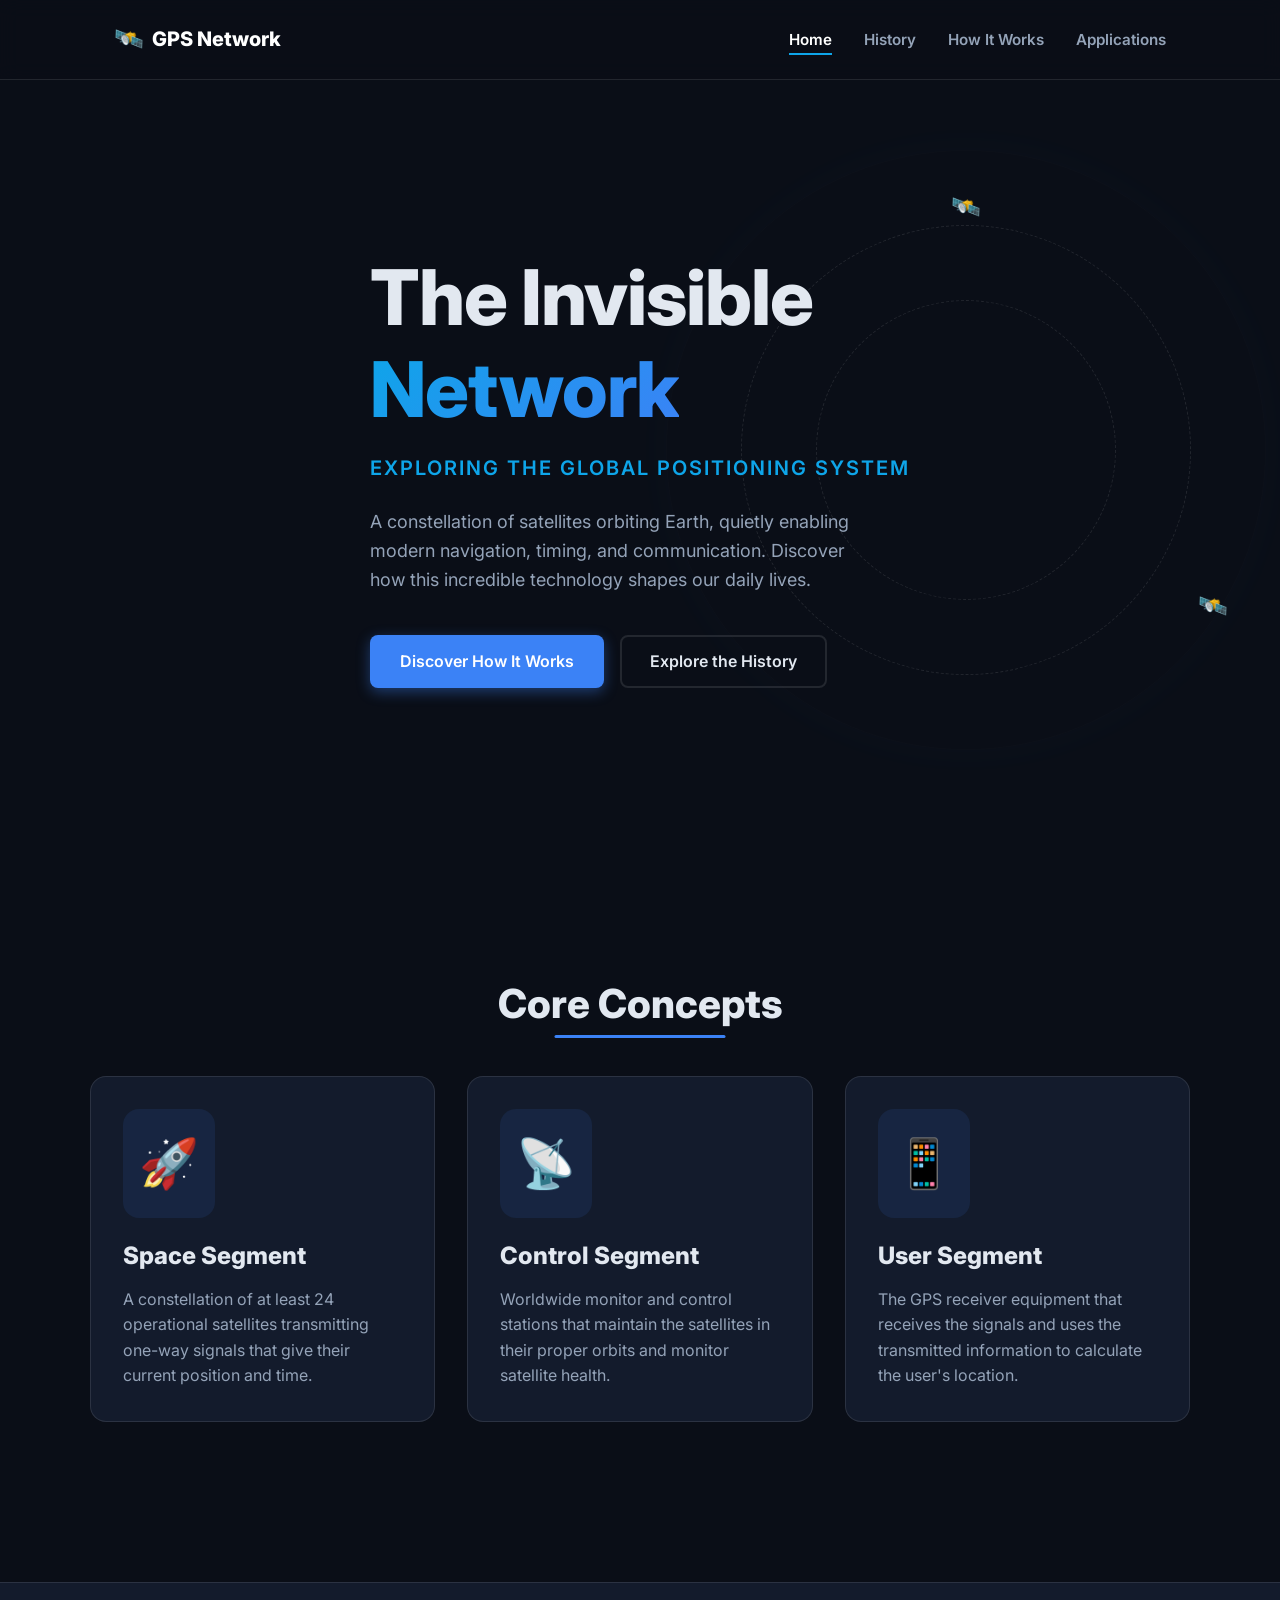
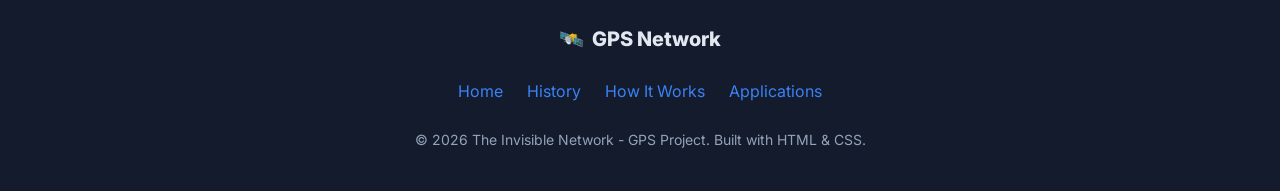
==== index.html @ 370068c9 "Add files via upload First version" ====
<!DOCTYPE html>
<html lang="en">
<head>
    <meta charset="UTF-8">
    <meta name="viewport" content="width=device-width, initial-scale=1.0">
    <title>The Invisible Network - GPS</title>
    <meta name="description" content="Discover the Global Positioning System, the invisible network that guides our world.">
    <link rel="stylesheet" href="css/style.css">
    <!-- Google Fonts for modern typography -->
    <link rel="preconnect" href="https://fonts.googleapis.com">
    <link rel="preconnect" href="https://fonts.gstatic.com" crossorigin>
    <link href="https://fonts.googleapis.com/css2?family=Inter:wght@300;400;600;800&display=swap" rel="stylesheet">
</head>
<body>
    <header class="main-header">
        <div class="container">
            <div class="logo">
                <a href="index.html">
                    <span class="icon">🛰️</span>
                    <span class="text">GPS Network</span>
                </a>
            </div>
            <nav class="main-nav">
                <button class="mobile-menu-btn" aria-label="Toggle menu" onclick="document.querySelector('.nav-links').classList.toggle('active')">
                    <span></span>
                    <span></span>
                    <span></span>
                </button>
                <ul class="nav-links">
                    <li><a href="index.html" class="active">Home</a></li>
                    <li><a href="html/history.html">History</a></li>
                    <li><a href="html/how-it-works.html">How It Works</a></li>
                    <li><a href="html/applications.html">Applications</a></li>
                </ul>
            </nav>
        </div>
    </header>

    <main>
        <section class="hero">
            <div class="hero-content container">
                <h1>The Invisible <br><span class="highlight">Network</span></h1>
                <p class="subtitle">Exploring the Global Positioning System</p>
                <p class="description">
                    A constellation of satellites orbiting Earth, quietly enabling modern navigation, timing, and communication. Discover how this incredible technology shapes our daily lives.
                </p>
                <div class="cta-group">
                    <a href="html/how-it-works.html" class="btn btn-primary">Discover How It Works</a>
                    <a href="html/history.html" class="btn btn-secondary">Explore the History</a>
                </div>
            </div>
            <div class="hero-bg-elements">
                <div class="orbit orbit-1"></div>
                <div class="orbit orbit-2"></div>
                <div class="orbit orbit-3"></div>
                <div class="satellite sat-1">🛰️</div>
                <div class="satellite sat-2">🛰️</div>
            </div>
        </section>

        <section class="features container">
            <h2 class="section-title">Core Concepts</h2>
            <div class="grid cards-grid">
                <div class="card">
                    <div class="card-icon">🚀</div>
                    <h3>Space Segment</h3>
                    <p>A constellation of at least 24 operational satellites transmitting one-way signals that give their current position and time.</p>
                </div>
                <div class="card">
                    <div class="card-icon">📡</div>
                    <h3>Control Segment</h3>
                    <p>Worldwide monitor and control stations that maintain the satellites in their proper orbits and monitor satellite health.</p>
                </div>
                <div class="card">
                    <div class="card-icon">📱</div>
                    <h3>User Segment</h3>
                    <p>The GPS receiver equipment that receives the signals and uses the transmitted information to calculate the user's location.</p>
                </div>
            </div>
        </section>
    </main>

    <footer class="main-footer">
        <div class="container footer-content">
            <div class="footer-brand">
                <span class="icon">🛰️</span> GPS Network
            </div>
            <div class="footer-links">
                <a href="index.html">Home</a>
                <a href="html/history.html">History</a>
                <a href="html/how-it-works.html">How It Works</a>
                <a href="html/applications.html">Applications</a>
            </div>
            <p class="copyright">&copy; 2026 The Invisible Network - GPS Project. Built with HTML & CSS.</p>
        </div>
    </footer>
</body>
</html>
---- css/style.css ----
/* =========================================
   CSS Variables & Theme
   ========================================= */
:root {
    /* Colors - Modern Dark Space Theme */
    --bg-main: #0a0e17;
    --bg-secondary: #131b2c;
    --text-main: #e2e8f0;
    --text-muted: #94a3b8;
    --primary: #3b82f6;
    --primary-hover: #2563eb;
    --accent: #0ea5e9;
    --border-color: rgba(255, 255, 255, 0.1);
    
    /* Typography */
    --font-sans: 'Inter', system-ui, -apple-system, sans-serif;
    
    /* Layout */
    --container-width: 1100px;
    --nav-height: 80px;
    
    /* Transitions */
    --transition-fast: 0.2s ease;
    --transition-medium: 0.4s ease;
}

/* =========================================
   Reset & Base Styles
   ========================================= */
* {
    margin: 0;
    padding: 0;
    box-sizing: border-box;
}

body {
    font-family: var(--font-sans);
    background-color: var(--bg-main);
    color: var(--text-main);
    line-height: 1.6;
    overflow-x: hidden;
}

a {
    color: var(--primary);
    text-decoration: none;
    transition: color var(--transition-fast);
}

a:hover {
    color: var(--accent);
}

img {
    max-width: 100%;
    height: auto;
    display: block;
}

ul {
    list-style: none;
}

.container {
    max-width: var(--container-width);
    margin: 0 auto;
    padding: 0 24px;
}

h1, h2, h3, h4 {
    font-weight: 800;
    line-height: 1.2;
    margin-bottom: 1rem;
}

.highlight {
    background: linear-gradient(135deg, var(--accent), var(--primary));
    -webkit-background-clip: text;
    -webkit-text-fill-color: transparent;
    background-clip: text;
}

/* =========================================
   Navigation
   ========================================= */
.main-header {
    height: var(--nav-height);
    background-color: rgba(10, 14, 23, 0.9);
    backdrop-filter: blur(10px);
    -webkit-backdrop-filter: blur(10px);
    position: fixed;
    top: 0;
    left: 0;
    width: 100%;
    z-index: 1000;
    border-bottom: 1px solid var(--border-color);
}

.main-header .container {
    display: flex;
    justify-content: space-between;
    align-items: center;
    height: 100%;
}

.logo a {
    display: flex;
    align-items: center;
    gap: 8px;
    font-size: 1.25rem;
    font-weight: 800;
    color: #fff;
}

.logo .icon {
    font-size: 1.5rem;
}

.nav-links {
    display: flex;
    gap: 32px;
}

.nav-links a {
    color: var(--text-muted);
    font-weight: 600;
    font-size: 0.95rem;
    position: relative;
}

.nav-links a:hover,
.nav-links a.active {
    color: #fff;
}

.nav-links a::after {
    content: '';
    position: absolute;
    bottom: -6px;
    left: 0;
    width: 0;
    height: 2px;
    background: var(--accent);
    transition: width var(--transition-fast);
}

.nav-links a:hover::after,
.nav-links a.active::after {
    width: 100%;
}

.mobile-menu-btn {
    display: none;
    background: none;
    border: none;
    cursor: pointer;
    flex-direction: column;
    gap: 5px;
}

.mobile-menu-btn span {
    width: 25px;
    height: 3px;
    background-color: #fff;
    border-radius: 3px;
}

/* =========================================
   Buttons
   ========================================= */
.btn {
    display: inline-block;
    padding: 12px 28px;
    border-radius: 8px;
    font-weight: 600;
    text-align: center;
    transition: all var(--transition-fast);
    border: 2px solid transparent;
}

.btn-primary {
    background-color: var(--primary);
    color: #fff;
    box-shadow: 0 4px 14px rgba(59, 130, 246, 0.4);
}

.btn-primary:hover {
    background-color: var(--primary-hover);
    color: #fff;
    transform: translateY(-2px);
    box-shadow: 0 6px 20px rgba(59, 130, 246, 0.6);
}

.btn-secondary {
    background-color: transparent;
    color: var(--text-main);
    border-color: var(--border-color);
}

.btn-secondary:hover {
    background-color: rgba(255, 255, 255, 0.05);
    border-color: var(--text-muted);
    color: #fff;
}

/* =========================================
   Hero Section
   ========================================= */
.hero {
    position: relative;
    padding-top: calc(var(--nav-height) + 80px);
    padding-bottom: 120px;
    min-height: 100vh;
    display: flex;
    align-items: center;
    overflow: hidden;
}

.hero-content {
    position: relative;
    z-index: 10;
    max-width: 600px;
}

.hero h1 {
    font-size: clamp(3rem, 6vw, 5rem);
    letter-spacing: -1px;
}

.hero .subtitle {
    font-size: 1.25rem;
    color: var(--accent);
    font-weight: 600;
    text-transform: uppercase;
    letter-spacing: 2px;
    margin-bottom: 24px;
}

.hero .description {
    font-size: 1.125rem;
    color: var(--text-muted);
    margin-bottom: 40px;
    max-width: 500px;
}

.cta-group {
    display: flex;
    gap: 16px;
    flex-wrap: wrap;
}

/* Base animations for Hero */
.hero-bg-elements {
    position: absolute;
    top: 50%;
    right: 5%;
    transform: translateY(-50%);
    width: 500px;
    height: 500px;
    z-index: 1;
    pointer-events: none;
}

.orbit {
    position: absolute;
    top: 50%;
    left: 50%;
    transform: translate(-50%, -50%);
    border: 1px dashed var(--border-color);
    border-radius: 50%;
}

.orbit-1 { width: 300px; height: 300px; animation: spin 20s linear infinite; }
.orbit-2 { width: 450px; height: 450px; animation: spin-reverse 30s linear infinite; }
.orbit-3 { width: 600px; height: 600px; animation: spin 45s linear infinite; border-style: solid; opacity: 0.1; box-shadow: 0 0 50px rgba(14, 165, 233, 0.2); }

.satellite {
    position: absolute;
    font-size: 24px;
}

.sat-1 { top: -12px; left: 50%; transform: translateX(-50%); }
.sat-2 { bottom: 15%; right: -12px; }

@keyframes spin {
    from { transform: translate(-50%, -50%) rotate(0deg); }
    to { transform: translate(-50%, -50%) rotate(360deg); }
}

@keyframes spin-reverse {
    from { transform: translate(-50%, -50%) rotate(360deg); }
    to { transform: translate(-50%, -50%) rotate(0deg); }
}

/* =========================================
   Features Section (Cards)
   ========================================= */
.section-title {
    font-size: 2.5rem;
    text-align: center;
    margin-bottom: 3rem;
    position: relative;
    display: inline-block;
    left: 50%;
    transform: translateX(-50%);
}

.section-title::after {
    content: '';
    position: absolute;
    bottom: -10px;
    left: 20%;
    width: 60%;
    height: 3px;
    background: var(--primary);
    border-radius: 2px;
}

.features {
    padding: 80px 0;
}

.grid {
    display: grid;
    gap: 32px;
}

.cards-grid {
    grid-template-columns: repeat(auto-fit, minmax(300px, 1fr));
}

.card {
    background-color: var(--bg-secondary);
    border: 1px solid var(--border-color);
    border-radius: 16px;
    padding: 32px;
    transition: transform var(--transition-medium), box-shadow var(--transition-medium);
}

.card:hover {
    transform: translateY(-8px);
    box-shadow: 0 12px 30px rgba(0, 0, 0, 0.4);
    border-color: rgba(59, 130, 246, 0.3);
}

.card-icon {
    font-size: 3rem;
    margin-bottom: 24px;
    display: inline-block;
    padding: 16px;
    background: rgba(59, 130, 246, 0.1);
    border-radius: 16px;
}

.card h3 {
    font-size: 1.5rem;
}

.card p {
    color: var(--text-muted);
}

/* =========================================
   Content Pages Structure (History, How It Works, etc.)
   ========================================= */
.page-header {
    padding: calc(var(--nav-height) + 60px) 0 60px;
    background: linear-gradient(180deg, rgba(59, 130, 246, 0.1) 0%, var(--bg-main) 100%);
    text-align: center;
    border-bottom: 1px solid var(--border-color);
}

.page-header h1 {
    font-size: 3.5rem;
    margin-bottom: 16px;
}

.page-header p {
    font-size: 1.25rem;
    color: var(--text-muted);
    max-width: 600px;
    margin: 0 auto;
}

.content-section {
    padding: 80px 0;
}

.content-block {
    max-width: 800px;
    margin: 0 auto;
}

.content-block p {
    margin-bottom: 24px;
    font-size: 1.125rem;
}

.content-block ul, .content-block ol {
    margin-bottom: 32px;
    padding-left: 24px;
}

.content-block li {
    margin-bottom: 12px;
    font-size: 1.125rem;
    color: var(--text-muted);
}

.content-block h2 {
    margin-top: 48px;
    font-size: 2rem;
    color: var(--accent);
}

/* Image styling within content */
.content-image {
    width: 100%;
    border-radius: 12px;
    margin: 40px 0;
    border: 1px solid var(--border-color);
}

/* =========================================
   Footer
   ========================================= */
.main-footer {
    background-color: var(--bg-secondary);
    border-top: 1px solid var(--border-color);
    padding: 40px 0;
    margin-top: 80px;
}

.footer-content {
    display: flex;
    flex-direction: column;
    align-items: center;
    gap: 24px;
}

.footer-brand {
    font-weight: 800;
    font-size: 1.25rem;
    display: flex;
    align-items: center;
    gap: 8px;
}

.footer-links {
    display: flex;
    gap: 24px;
    flex-wrap: wrap;
    justify-content: center;
}

.copyright {
    color: var(--text-muted);
    font-size: 0.875rem;
}

/* =========================================
   Media Queries (Responsive)
   ========================================= */
@media (max-width: 900px) {
    .hero-bg-elements {
        display: none; /* Hide complex animation on smaller screens */
    }
    
    .hero-content {
        margin: 0 auto;
        text-align: center;
    }

    .hero .description {
        margin-left: auto;
        margin-right: auto;
    }

    .cta-group {
        justify-content: center;
    }
}

@media (max-width: 768px) {
    .mobile-menu-btn {
        display: flex;
    }

    .nav-links {
        display: none;
        position: absolute;
        top: var(--nav-height);
        left: 0;
        width: 100%;
        background-color: var(--bg-secondary);
        flex-direction: column;
        padding: 24px;
        gap: 24px;
        border-bottom: 1px solid var(--border-color);
        box-shadow: 0 10px 20px rgba(0,0,0,0.5);
    }

    .nav-links.active {
        display: flex;
    }
    
    .hero h1 {
        font-size: 2.5rem;
    }
}
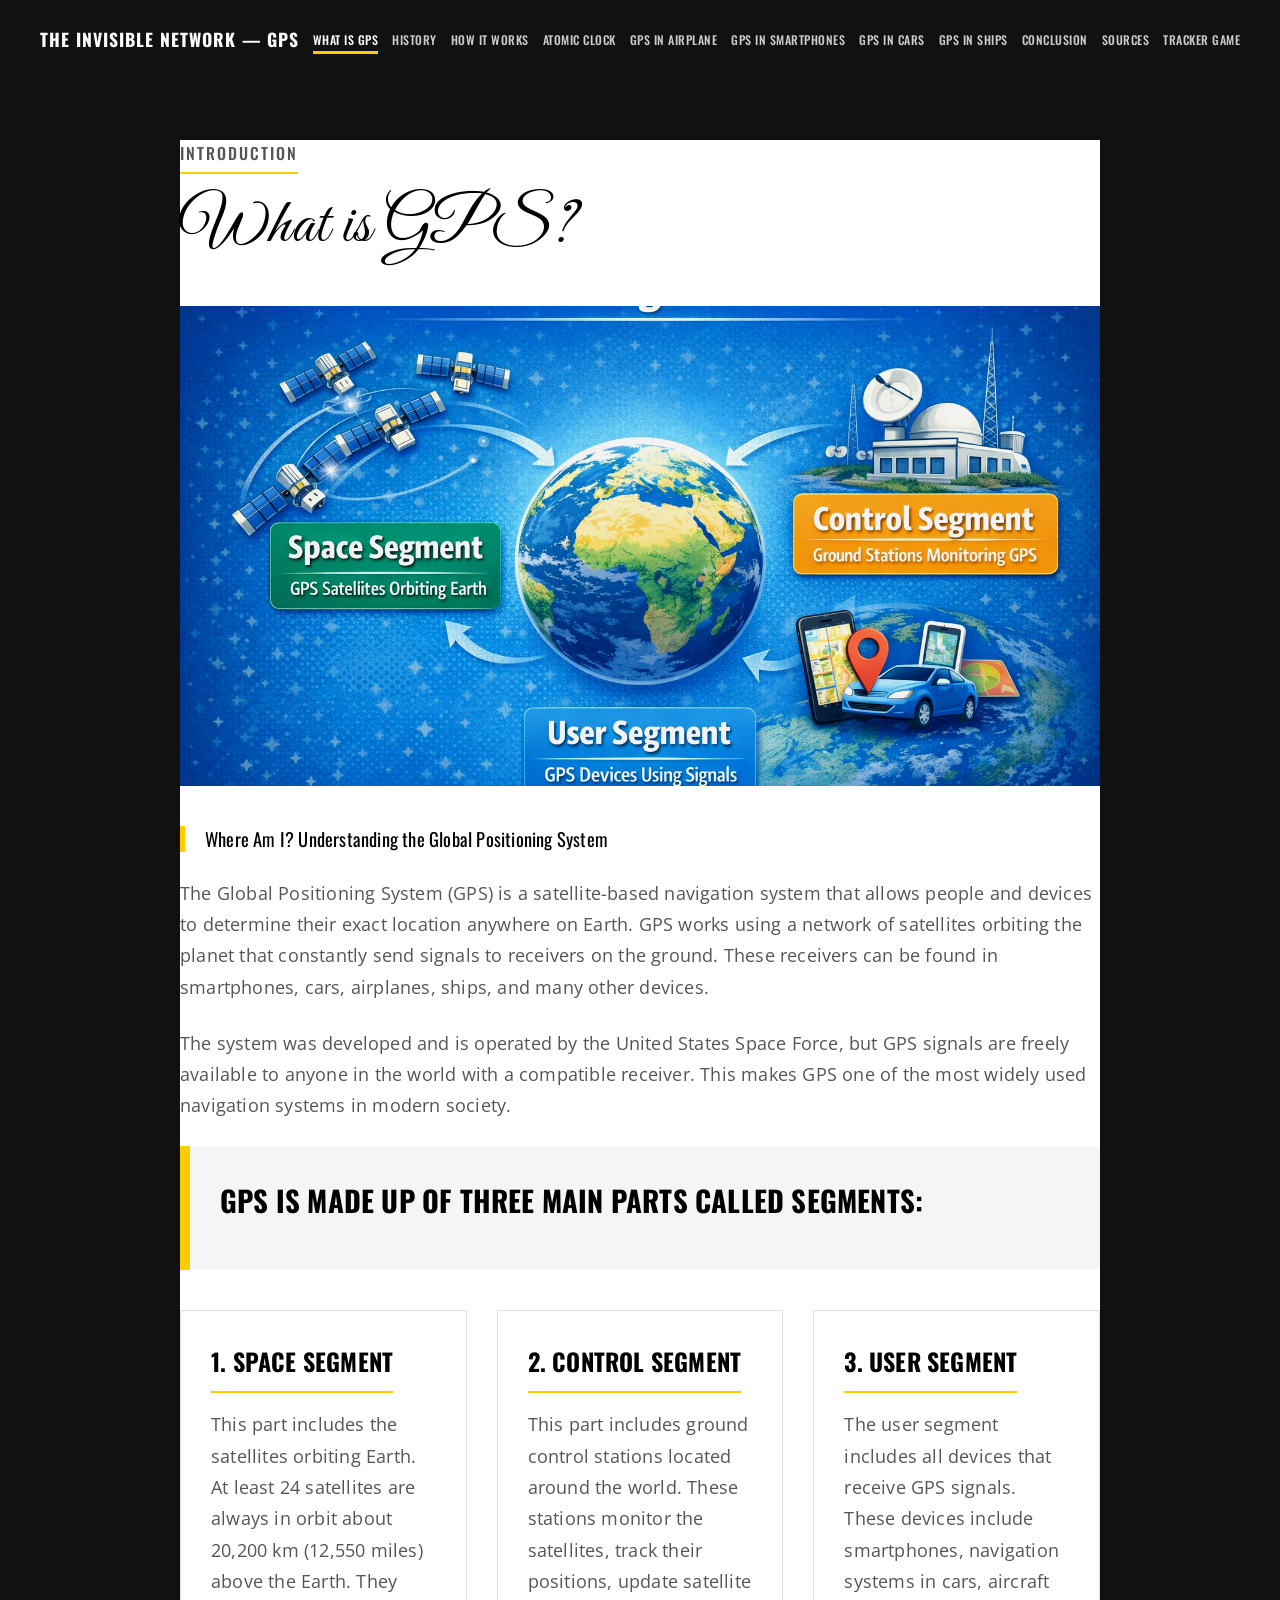
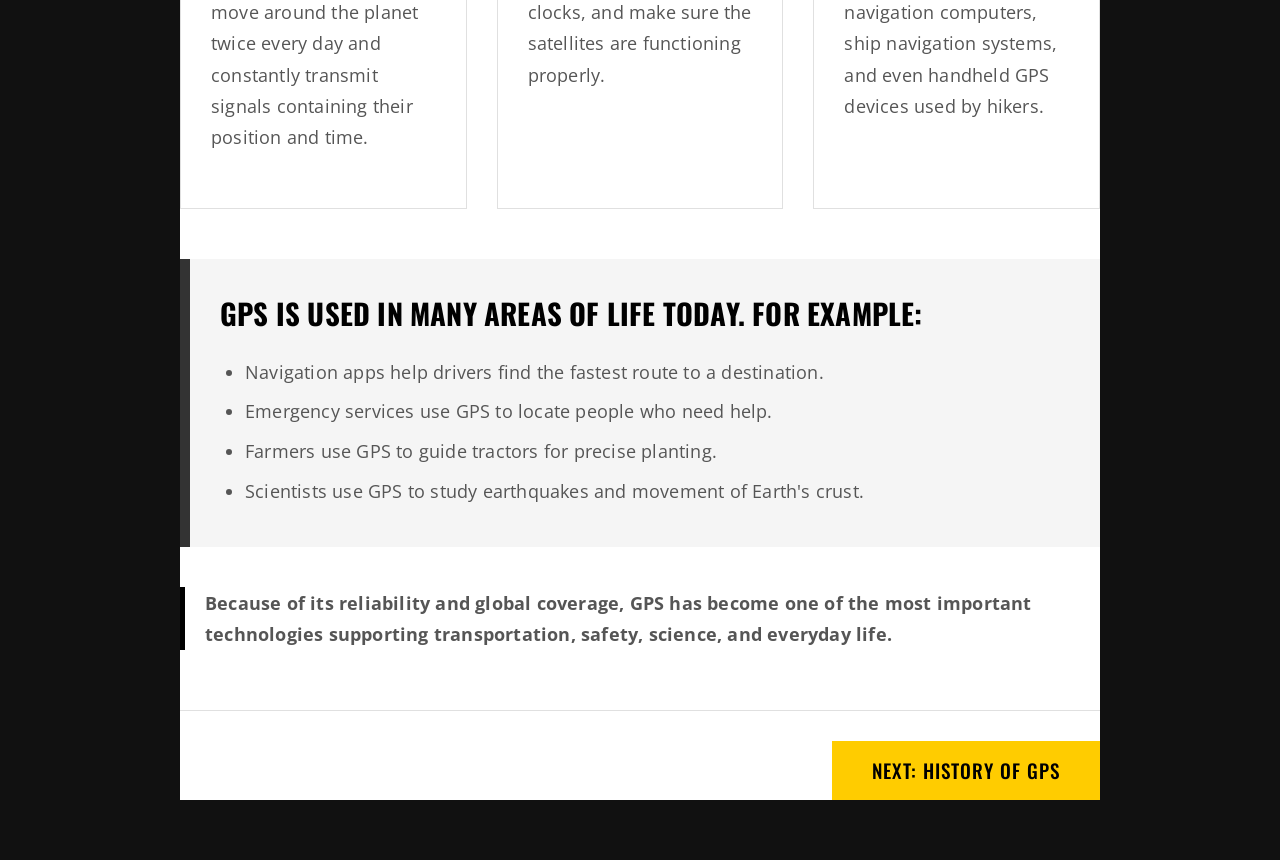
==== commit e15be12c: "changes for submission version 1 changes for submission version 1" ====
--- a/index.html
+++ b/index.html
@@ -1,98 +1,685 @@
 <!DOCTYPE html>
 <html lang="en">
+
 <head>
     <meta charset="UTF-8">
     <meta name="viewport" content="width=device-width, initial-scale=1.0">
-    <title>The Invisible Network - GPS</title>
-    <meta name="description" content="Discover the Global Positioning System, the invisible network that guides our world.">
+    <title>GPS - The Global Positioning System</title>
+    <meta name="description" content="Explore the Global Positioning System navigation network.">
     <link rel="stylesheet" href="css/style.css">
-    <!-- Google Fonts for modern typography -->
+    <!-- Google Fonts for Editorial Look -->
     <link rel="preconnect" href="https://fonts.googleapis.com">
     <link rel="preconnect" href="https://fonts.gstatic.com" crossorigin>
-    <link href="https://fonts.googleapis.com/css2?family=Inter:wght@300;400;600;800&display=swap" rel="stylesheet">
+    <link
+        href="https://fonts.googleapis.com/css2?family=Open+Sans:wght@400;600;700&family=Oswald:wght@400;500;700&display=swap"
+        rel="stylesheet">
 </head>
+
 <body>
-    <header class="main-header">
-        <div class="container">
-            <div class="logo">
-                <a href="index.html">
-                    <span class="icon">🛰️</span>
-                    <span class="text">GPS Network</span>
-                </a>
-            </div>
-            <nav class="main-nav">
-                <button class="mobile-menu-btn" aria-label="Toggle menu" onclick="document.querySelector('.nav-links').classList.toggle('active')">
-                    <span></span>
-                    <span></span>
-                    <span></span>
-                </button>
-                <ul class="nav-links">
-                    <li><a href="index.html" class="active">Home</a></li>
-                    <li><a href="html/history.html">History</a></li>
-                    <li><a href="html/how-it-works.html">How It Works</a></li>
-                    <li><a href="html/applications.html">Applications</a></li>
-                </ul>
-            </nav>
+
+    <!-- Top Navigation -->
+    <header class="top-header">
+        <div class="logo">
+            The Invisible Network — GPS
         </div>
+
+        <nav class="desktop-nav">
+            <ul>
+                <li><a href="#" class="active" onclick="showTopic('what-is-gps', this)">What is GPS</a></li>
+                <li><a href="#" onclick="showTopic('history-of-gps', this)">History</a></li>
+                <li><a href="#" onclick="showTopic('how-it-works', this)">How it Works</a></li>
+                <li><a href="#" onclick="showTopic('atomic-clock', this)">Atomic Clock</a></li>
+                <li><a href="airplane.html">GPS in Airplane</a></li>
+                <li><a href="smartphones.html">GPS in Smartphones</a></li>
+                <li><a href="cars.html">GPS in Cars</a></li>
+                <li><a href="ships.html">GPS in Ships</a></li>
+                <li><a href="conclusion.html">Conclusion</a></li>
+                <li><a href="sources.html">Sources</a></li>
+                <li><a href="#" onclick="showTopic('gps-game', this)">Tracker Game</a></li>
+            </ul>
+        </nav>
+
+        <button class="mobile-menu-btn" onclick="document.querySelector('.desktop-nav').classList.toggle('active')">
+            <span></span>
+            <span></span>
+            <span></span>
+        </button>
     </header>
 
-    <main>
-        <section class="hero">
-            <div class="hero-content container">
-                <h1>The Invisible <br><span class="highlight">Network</span></h1>
-                <p class="subtitle">Exploring the Global Positioning System</p>
-                <p class="description">
-                    A constellation of satellites orbiting Earth, quietly enabling modern navigation, timing, and communication. Discover how this incredible technology shapes our daily lives.
-                </p>
-                <div class="cta-group">
-                    <a href="html/how-it-works.html" class="btn btn-primary">Discover How It Works</a>
-                    <a href="html/history.html" class="btn btn-secondary">Explore the History</a>
-                </div>
-            </div>
-            <div class="hero-bg-elements">
-                <div class="orbit orbit-1"></div>
-                <div class="orbit orbit-2"></div>
-                <div class="orbit orbit-3"></div>
-                <div class="satellite sat-1">🛰️</div>
-                <div class="satellite sat-2">🛰️</div>
-            </div>
-        </section>
-
-        <section class="features container">
-            <h2 class="section-title">Core Concepts</h2>
-            <div class="grid cards-grid">
-                <div class="card">
-                    <div class="card-icon">🚀</div>
-                    <h3>Space Segment</h3>
-                    <p>A constellation of at least 24 operational satellites transmitting one-way signals that give their current position and time.</p>
-                </div>
-                <div class="card">
-                    <div class="card-icon">📡</div>
-                    <h3>Control Segment</h3>
-                    <p>Worldwide monitor and control stations that maintain the satellites in their proper orbits and monitor satellite health.</p>
-                </div>
-                <div class="card">
-                    <div class="card-icon">📱</div>
-                    <h3>User Segment</h3>
-                    <p>The GPS receiver equipment that receives the signals and uses the transmitted information to calculate the user's location.</p>
-                </div>
-            </div>
-        </section>
+    <!-- Main Content Area -->
+    <main class="main-content">
+        <div class="content-wrapper">
+
+            <!-- What is GPS Section -->
+            <section class="topic-card" id="what-is-gps">
+                <div class="topic-header">
+                    <div class="topic-badge">Introduction</div>
+                    <h1>What is GPS?</h1>
+                </div>
+
+                <img src="img/ChatGPT%20Image%20Apr%2027,%202026,%2008_26_34%20PM.png" alt="What is GPS"
+                    class="hero-image" style="height: 480px; width: 100%; object-fit: cover; object-position: center;">
+
+                <div class="topic-body">
+                    <p class="intro-text">
+                        Where Am I? Understanding the Global Positioning System
+                    </p>
+
+                    <p>
+                        The Global Positioning System (GPS) is a satellite-based navigation system that allows people
+                        and devices to determine their exact location anywhere on Earth. GPS works using a network of
+                        satellites orbiting the planet that constantly send signals to receivers on the ground. These
+                        receivers can be found in smartphones, cars, airplanes, ships, and many other devices.
+                    </p>
+
+                    <p>
+                        The system was developed and is operated by the United States Space Force, but GPS signals are
+                        freely available to anyone in the world with a compatible receiver. This makes GPS one of the
+                        most widely used navigation systems in modern society.
+                    </p>
+
+                    <div class="editorial-box">
+                        <h3>GPS is made up of three main parts called segments:</h3>
+                    </div>
+
+                    <div class="placeholder-grid">
+                        <div class="placeholder-item">
+                            <h4>1. Space Segment</h4>
+                            <p>This part includes the satellites orbiting Earth. At least 24 satellites are always in
+                                orbit about 20,200 km (12,550 miles) above the Earth. They move around the planet twice
+                                every day and constantly transmit signals containing their position and time.</p>
+                        </div>
+                        <div class="placeholder-item">
+                            <h4>2. Control Segment</h4>
+                            <p>This part includes ground control stations located around the world. These stations
+                                monitor the satellites, track their positions, update satellite clocks, and make sure
+                                the satellites are functioning properly.</p>
+                        </div>
+                        <div class="placeholder-item">
+                            <h4>3. User Segment</h4>
+                            <p>The user segment includes all devices that receive GPS signals. These devices include
+                                smartphones, navigation systems in cars, aircraft navigation computers, ship navigation
+                                systems, and even handheld GPS devices used by hikers.</p>
+                        </div>
+                    </div>
+
+                    <div class="editorial-box" style="margin-top: 40px; border-color: #333;">
+                        <h3 style="margin-bottom: 20px;">GPS is used in many areas of life today. For example:</h3>
+                        <ul style="list-style-type: disc; padding-left: 25px; margin-bottom: 0;">
+                            <li style="margin-bottom: 10px;">Navigation apps help drivers find the fastest route to a
+                                destination.</li>
+                            <li style="margin-bottom: 10px;">Emergency services use GPS to locate people who need help.
+                            </li>
+                            <li style="margin-bottom: 10px;">Farmers use GPS to guide tractors for precise planting.
+                            </li>
+                            <li style="margin-bottom: 10px;">Scientists use GPS to study earthquakes and movement of
+                                Earth's crust.</li>
+                        </ul>
+                    </div>
+
+                    <p style="font-weight: bold; background: #fff; border-left: 5px solid #000; padding-left: 20px;">
+                        Because of its reliability and global coverage, GPS has become one of the most important
+                        technologies supporting transportation, safety, science, and everyday life.
+                    </p>
+                </div>
+
+                <div class="topic-footer">
+                    <button class="btn btn-primary" onclick="showTopic('history-of-gps')">Next: History of GPS</button>
+                </div>
+            </section>
+
+            <!-- History of GPS Section -->
+            <section class="topic-card" id="history-of-gps" style="display: none;">
+                <div class="topic-header">
+                    <div class="topic-badge">History</div>
+                    <h1>History of GPS</h1>
+                </div>
+
+                <img src="img/multiple_satellites.png" alt="History of GPS Timeline" class="hero-image"
+                    style="height: 300px; width: 100%; object-fit: cover; object-position: center;">
+
+                <div class="topic-body">
+                    <p class="intro-text">
+                        The Journey of GPS: From Space Race to Everyday Life
+                    </p>
+                    <p>
+                        The idea behind GPS began in the late 1950s when scientists discovered that satellites could
+                        help determine locations on Earth. This discovery came after the launch of Sputnik 1 by the
+                        Soviet Union in 1957.
+                    </p>
+                    <p>
+                        Scientists in the United States noticed that they could track the satellite by measuring changes
+                        in its radio signals. From this observation, they realized that the opposite might also be
+                        possible: if the location of a satellite were known, a receiver on Earth could calculate its own
+                        position.
+                    </p>
+                    <p>
+                        During the 1960s, the U.S. Navy began developing early satellite navigation systems to help
+                        submarines navigate across the oceans. These early systems were useful but limited because they
+                        required several hours to calculate positions.
+                    </p>
+                    <p>
+                        In the 1970s, the United States Department of Defense started developing a new and much more
+                        accurate system called the Global Positioning System. The goal was to create a navigation system
+                        that would work anywhere in the world for military aircraft, ships, and ground forces.
+                    </p>
+                    <p>
+                        The first experimental GPS satellite was launched in 1978. Over the next 15 years, more
+                        satellites were launched to build the full network.
+                    </p>
+                    <p>
+                        A major turning point occurred in 1983 when a civilian airplane accidentally entered restricted
+                        airspace and was shot down. After this tragedy, the United States government announced that GPS
+                        would be made available for civilian use to improve global navigation safety.
+                    </p>
+                    <p>
+                        By 1993, the full GPS satellite constellation was completed, making the system fully operational
+                        worldwide. Since then, GPS has continued to improve with better satellites, stronger signals,
+                        and more accurate positioning.
+                    </p>
+                    <p>
+                        Today, billions of devices around the world use GPS every day.
+                    </p>
+
+                    <div class="editorial-box" style="margin-top: 40px; border-color: #000;">
+                        <h3 style="margin-bottom: 25px;">GPS Development Timeline</h3>
+
+                        <div style="display: flex; flex-direction: column; gap: 15px;">
+                            <div style="display: flex; gap: 20px; align-items: baseline;">
+                                <strong
+                                    style="font-family: var(--font-heading); font-size: 1.5rem; color: var(--primary); min-width: 80px;">1957</strong>
+                                <p style="margin: 0;">Launch of Sputnik 1, leading scientists to discover satellite
+                                    tracking techniques.</p>
+                            </div>
+                            <div style="display: flex; gap: 20px; align-items: baseline;">
+                                <strong
+                                    style="font-family: var(--font-heading); font-size: 1.5rem; color: var(--primary); min-width: 80px;">1960s</strong>
+                                <p style="margin: 0;">The U.S. Navy develops early satellite navigation systems such as
+                                    the Transit navigation system.</p>
+                            </div>
+                            <div style="display: flex; gap: 20px; align-items: baseline;">
+                                <strong
+                                    style="font-family: var(--font-heading); font-size: 1.5rem; color: var(--primary); min-width: 80px;">1973</strong>
+                                <p style="margin: 0;">The U.S. Department of Defense begins the GPS development program.
+                                </p>
+                            </div>
+                            <div style="display: flex; gap: 20px; align-items: baseline;">
+                                <strong
+                                    style="font-family: var(--font-heading); font-size: 1.5rem; color: var(--primary); min-width: 80px;">1978</strong>
+                                <p style="margin: 0;">The first experimental GPS satellite is launched.</p>
+                            </div>
+                            <div style="display: flex; gap: 20px; align-items: baseline;">
+                                <strong
+                                    style="font-family: var(--font-heading); font-size: 1.5rem; color: var(--primary); min-width: 80px;">1983</strong>
+                                <p style="margin: 0;">GPS is made available for civilian use worldwide.</p>
+                            </div>
+                            <div style="display: flex; gap: 20px; align-items: baseline;">
+                                <strong
+                                    style="font-family: var(--font-heading); font-size: 1.5rem; color: var(--primary); min-width: 80px;">1993</strong>
+                                <p style="margin: 0;">The full network of 24 GPS satellites becomes operational.</p>
+                            </div>
+                            <div style="display: flex; gap: 20px; align-items: baseline;">
+                                <strong
+                                    style="font-family: var(--font-heading); font-size: 1.5rem; color: var(--primary); min-width: 80px;">2000</strong>
+                                <p style="margin: 0;">The U.S. government improves civilian GPS accuracy by removing
+                                    signal limitations.</p>
+                            </div>
+                            <div style="display: flex; gap: 20px; align-items: baseline;">
+                                <strong
+                                    style="font-family: var(--font-heading); font-size: 1.5rem; color: var(--secondary); min-width: 80px;">Today</strong>
+                                <p style="margin: 0; font-weight: bold;">More than 30 satellites operate in the GPS
+                                    system and billions of devices use GPS worldwide.</p>
+                            </div>
+                        </div>
+                    </div>
+                </div>
+
+                <div class="topic-footer">
+                    <button class="btn btn-primary" onclick="showTopic('how-it-works')">Next: How it Works</button>
+                </div>
+            </section>
+
+            <!-- How It Works Section -->
+            <section class="topic-card" id="how-it-works" style="display: none;">
+                <div class="topic-header">
+                    <div class="topic-badge">Science</div>
+                    <h1>How It Works</h1>
+                </div>
+
+                <div class="topic-body">
+                    <p class="intro-text">
+                        The Science Behind GPS: Time, Satellites, and Trilateration
+                    </p>
+
+                    <p>
+                        GPS determines location by measuring the distance between a receiver and several satellites in
+                        space. Each satellite continuously sends a radio signal that includes two important pieces of
+                        information: the satellite’s position and the exact time the signal was sent.
+                    </p>
+
+                    <p>
+                        When a GPS receiver picks up this signal, it calculates how long the signal took to reach the
+                        receiver. Because radio signals travel at the speed of light, the receiver can determine how far
+                        away the satellite is.
+                    </p>
+
+                    <p>
+                        This process is called <strong>trilateration</strong>.
+                    </p>
+
+                    <p>
+                        If the receiver knows the distance to one satellite, it knows it is somewhere on a large
+                        imaginary sphere around that satellite. When a second satellite signal is added, the possible
+                        location becomes the circle where the two spheres intersect. When a third satellite signal is
+                        received, the receiver can determine the exact point where the three spheres intersect.
+                    </p>
+
+                    <div style="display: flex; justify-content: center; flex-wrap: wrap; gap: 40px; margin: 40px 0;">
+                        <img src="img/HowItWorks_1.png" alt="How GPS Works Step 1"
+                            style="width: 100%; max-width: 300px; border-radius: 6px; box-shadow: 0 4px 12px rgba(0,0,0,0.1); border: 1px solid #eaeaea;">
+                        <img src="img/HowItWorks_2.png" alt="How GPS Works Step 2"
+                            style="width: 100%; max-width: 300px; border-radius: 6px; box-shadow: 0 4px 12px rgba(0,0,0,0.1); border: 1px solid #eaeaea;">
+                    </div>
+
+                    <p style="font-weight: bold;">
+                        Most GPS receivers actually use four or more satellites to calculate location more accurately
+                        and determine altitude.
+                    </p>
+
+                    <p>
+                        Another important part of GPS is atomic clocks. Each GPS satellite carries extremely precise
+                        atomic clocks that measure time with incredible accuracy. Because GPS calculations depend on
+                        measuring signal travel time, even a tiny timing error could cause large location errors. Atomic
+                        clocks help ensure the system remains accurate.
+                    </p>
+
+                    <div class="editorial-box" style="margin-top: 40px; border-color: #000;">
+                        <h3 style="margin-bottom: 25px;">Factors That Affect GPS Accuracy</h3>
+                        <p style="margin-bottom: 20px;">Although GPS is very accurate, several factors can affect signal
+                            quality:</p>
+
+                        <div class="placeholder-grid">
+                            <div class="placeholder-item" style="border-top: 3px solid var(--primary);">
+                                <h4>Tall buildings</h4>
+                                <p>In large cities, GPS signals may bounce off skyscrapers before reaching the receiver.
+                                    This is called multipath error.</p>
+                            </div>
+                            <div class="placeholder-item" style="border-top: 3px solid var(--primary);">
+                                <h4>Mountains or tunnels</h4>
+                                <p>Signals can be blocked by large physical obstacles.</p>
+                            </div>
+                            <div class="placeholder-item" style="border-top: 3px solid var(--primary);">
+                                <h4>Atmospheric conditions</h4>
+                                <p>Signals passing through Earth’s atmosphere may slow slightly.</p>
+                            </div>
+                            <div class="placeholder-item" style="border-top: 3px solid var(--primary);">
+                                <h4>Satellite geometry</h4>
+                                <p>If satellites are clustered close together in the sky, accuracy may decrease.</p>
+                            </div>
+                        </div>
+                    </div>
+
+                    <p
+                        style="font-weight: bold; background: #fff; border-left: 5px solid #000; padding-left: 20px; margin-top: 30px;">
+                        To improve accuracy, modern devices combine GPS with Wi-Fi positioning, mobile network signals,
+                        and motion sensors.
+                    </p>
+                </div>
+
+                <div class="topic-footer">
+                    <button class="btn btn-primary" onclick="showTopic('atomic-clock')">Next: Atomic Clock</button>
+                </div>
+            </section>
+
+            <!-- Atomic Clock Section -->
+            <section class="topic-card" id="atomic-clock" style="display: none;">
+                <div class="topic-header">
+                    <div class="topic-badge">Technology</div>
+                    <h1>The Atomic Clock</h1>
+                </div>
+
+                <img src="img/atomic_clock.png" alt="Atomic Clock" class="hero-image"
+                    style="height: 300px; width: 100%; object-fit: contain; background: #1a1a1a;">
+
+                <div class="topic-body">
+                    <p class="intro-text">
+                        The heartbeat of the Global Positioning System.
+                    </p>
+
+                    <p>
+                        Atomic clocks are the most accurate time and frequency standards known. They measure time by
+                        monitoring the resonant frequency of atoms (like Cesium or Rubidium). Each GPS satellite carries
+                        multiple redundant atomic clocks on board to maintain supreme synchronization.
+                    </p>
+
+                    <div class="editorial-box">
+                        <h3>Why does GPS need such precise time?</h3>
+                        <p>Because GPS calculates position by measuring the time it takes for a signal to travel from
+                            space to Earth at the speed of light, a clock error of just one single microsecond (0.000001
+                            seconds) would result in a location error of roughly 300 meters on the ground!</p>
+                    </div>
+                </div>
+
+                <div class="topic-footer">
+                    <a href="airplane.html" class="btn btn-primary">Next: GPS in Airplane</a>
+                </div>
+            </section>
+
+
+
+            <!-- GPS Game Section -->
+            <section class="topic-card" id="gps-game" style="display: none;">
+                <div class="topic-header">
+                    <div class="topic-badge">Interactive Simulation</div>
+                    <h1>Signal Tracker</h1>
+                </div>
+
+                <div class="topic-body">
+                    <p class="intro-text">
+                        Tap the grid to deploy 4 orbital tracking signals and isolate the moving target.
+                    </p>
+
+                    <div id="game-dashboard">
+                        <div>
+                            <div style="font-size: 1rem; color: #888; text-transform: uppercase;">Current Target:</div>
+                            <div id="current-mission">Tracking Entity-A...</div>
+                            <div id="game-message">AWAITING SIGNAL DEPLOYMENT 1</div>
+                        </div>
+                        <div style="text-align: right;">
+                            <div style="font-size: 1rem; color: #888; text-transform: uppercase;">Signal Locks</div>
+                            <div id="score-count">0</div>
+                        </div>
+                    </div>
+
+                    <div id="game-container">
+                        <!-- Permanently Fixed Satellites -->
+                        <div class="fixed-sat" id="fs-1">🛰️</div>
+                        <div class="fixed-sat" id="fs-2">🛰️</div>
+                        <div class="fixed-sat" id="fs-3">🛰️</div>
+                        <div class="fixed-sat" id="fs-4">🛰️</div>
+
+                        <!-- The Moving Object -->
+                        <div id="target-object" class="moving-target">📍</div>
+
+                        <!-- Floating Points Container -->
+                        <div id="floating-points-container"
+                            style="position: absolute; top:0; left:0; width:100%; height:100%; pointer-events:none; z-index: 50;">
+                        </div>
+
+                        <!-- Victory Screen -->
+                        <div id="victory-screen">
+                            <h2>TARGET SECURED</h2>
+                            <p
+                                style="color: #ccc; font-family: 'Open Sans'; font-size: 1.2rem; text-transform: uppercase; letter-spacing: 2px;">
+                                Trilateration Complete</p>
+                            <p id="final-score" style="font-size: 2rem; margin: 20px 0;">Locks: 0</p>
+                            <button class="btn btn-primary" onclick="resetGame()" style="margin-top: 15px;">Deploy
+                                Again</button>
+                        </div>
+                    </div>
+                </div>
+            </section>
+
+        </div>
     </main>
 
-    <footer class="main-footer">
-        <div class="container footer-content">
-            <div class="footer-brand">
-                <span class="icon">🛰️</span> GPS Network
-            </div>
-            <div class="footer-links">
-                <a href="index.html">Home</a>
-                <a href="html/history.html">History</a>
-                <a href="html/how-it-works.html">How It Works</a>
-                <a href="html/applications.html">Applications</a>
-            </div>
-            <p class="copyright">&copy; 2026 The Invisible Network - GPS Project. Built with HTML & CSS.</p>
-        </div>
-    </footer>
+    <!-- Script to handle logic -->
+    <script>
+        function showTopic(topicId, element) {
+            document.querySelectorAll('.topic-card').forEach(card => card.style.display = 'none');
+            document.querySelectorAll('.desktop-nav a').forEach(link => link.classList.remove('active'));
+
+            const targetSection = document.getElementById(topicId);
+            if (targetSection) targetSection.style.display = 'block';
+
+            if (element) {
+                element.classList.add('active');
+            } else {
+                const link = document.querySelector(`a[onclick*="${topicId}"]`);
+                if (link) link.classList.add('active');
+            }
+            window.scrollTo({ top: 0, behavior: 'smooth' });
+        }
+
+        // --- GPS Game Logic (Trilateration Tracker) ---
+        let currentMissionIndex = 0;
+        let score = 0;
+        const missions = [
+            { text: "Tracking Entity-A", emoji: "📍", points: 100 },
+            { text: "Tracking Entity-B", emoji: "♦️", points: 150 },
+            { text: "Tracking Transport", emoji: "🚁", points: 200 }
+        ];
+
+        const satRadiuses = [220, 170, 120, 80];
+        let deployedSats = [];
+        let isGameWon = false;
+        let pAnimId;
+
+        // Target state
+        let target = {
+            x: 200, y: 200,
+            dx: 0.8, dy: 0.6,
+            speedMultiplier: 1
+        };
+
+        function initGame() {
+            updateDashboard();
+            startMovingTarget();
+
+            document.getElementById('game-container').onclick = function (e) {
+                if (isGameWon || deployedSats.length >= 4) return;
+
+                const rect = this.getBoundingClientRect();
+                const x = e.clientX - rect.left;
+                const y = e.clientY - rect.top;
+
+                deploySatellite(x, y);
+            };
+        }
+
+        function updateDashboard() {
+            const mission = missions[currentMissionIndex];
+            if (mission) {
+                document.getElementById('current-mission').innerText = `${mission.text}`;
+            }
+            document.getElementById('score-count').innerText = score;
+
+            const msgEl = document.getElementById('game-message');
+            if (deployedSats.length === 0) {
+                msgEl.innerText = "AWAITING SIGNAL DEPLOYMENT 1";
+                msgEl.style.animation = "pulseMessage 1s infinite alternate";
+            } else if (deployedSats.length < 4) {
+                msgEl.innerText = `UPLINK ESTABLISHED. DEPLOYED: ${deployedSats.length}/4`;
+                msgEl.style.animation = "none";
+            }
+        }
+
+        function deploySatellite(x, y) {
+            const nextIndex = deployedSats.length;
+            const radius = satRadiuses[nextIndex];
+            const container = document.getElementById('game-container');
+
+            const satEl = document.createElement('div');
+            satEl.className = `signal-circle signal-${nextIndex + 1}`;
+            satEl.style.width = `${radius * 2}px`;
+            satEl.style.height = `${radius * 2}px`;
+            satEl.style.left = `${x}px`;
+            satEl.style.top = `${y}px`;
+
+            const beamEl = document.createElement('div');
+            beamEl.className = `sat-beam beam-${nextIndex + 1}`;
+
+            container.appendChild(satEl);
+            container.appendChild(beamEl);
+
+            const iconEl = document.getElementById(`fs-${nextIndex + 1}`);
+            if (iconEl) {
+                iconEl.style.opacity = '1';
+                iconEl.style.filter = `drop-shadow(0 0 10px currentColor) brightness(1.2)`;
+            }
+
+            deployedSats.push({
+                x, y, radius,
+                el: satEl, beamEl: beamEl, iconIndex: nextIndex + 1
+            });
+            updateDashboard();
+
+            if (deployedSats.length === 4) {
+                checkTrilateration();
+            }
+        }
+
+        function startMovingTarget() {
+            const targetEl = document.getElementById('target-object');
+            const container = document.getElementById('game-container');
+            if (missions[currentMissionIndex]) {
+                targetEl.innerText = missions[currentMissionIndex].emoji;
+            }
+
+            function animate() {
+                if (!isGameWon) {
+                    target.x += target.dx * target.speedMultiplier;
+                    target.y += target.dy * target.speedMultiplier;
+
+                    const width = container.clientWidth;
+                    const height = container.clientHeight;
+                    const pad = 20;
+
+                    if (target.x > width - pad) { target.x = width - pad; target.dx *= -1; }
+                    if (target.x < pad) { target.x = pad; target.dx *= -1; }
+                    if (target.y > height - pad) { target.y = height - pad; target.dy *= -1; }
+                    if (target.y < pad) { target.y = pad; target.dy *= -1; }
+
+                    targetEl.style.left = target.x + 'px';
+                    targetEl.style.top = target.y + 'px';
+                }
+
+                const containerRect = container.getBoundingClientRect();
+                for (let sat of deployedSats) {
+                    const iconEl = document.getElementById(`fs-${sat.iconIndex}`);
+                    if (!iconEl) continue;
+
+                    const iconRect = iconEl.getBoundingClientRect();
+                    const x1 = iconRect.left - containerRect.left + (iconRect.width / 2);
+                    const y1 = iconRect.top - containerRect.top + iconRect.height - 5;
+
+                    const dx = sat.x - x1;
+                    const dy = sat.y - y1;
+                    const dist = Math.sqrt(dx * dx + dy * dy);
+                    const angle = Math.atan2(dy, dx) * (180 / Math.PI);
+
+                    sat.beamEl.style.left = x1 + 'px';
+                    sat.beamEl.style.top = y1 + 'px';
+                    sat.beamEl.style.width = dist + 'px';
+                    sat.beamEl.style.transform = `rotate(${angle}deg)`;
+                }
+
+                pAnimId = requestAnimationFrame(animate);
+            }
+            if (pAnimId) cancelAnimationFrame(pAnimId);
+            animate();
+        }
+
+        function checkTrilateration() {
+            let isInsideAll = true;
+            for (let sat of deployedSats) {
+                const dx = target.x - sat.x;
+                const dy = target.y - sat.y;
+                const dist = Math.sqrt(dx * dx + dy * dy);
+                if (dist > sat.radius) {
+                    isInsideAll = false;
+                    break;
+                }
+            }
+
+            if (isInsideAll) {
+                winMission();
+            } else {
+                failMission();
+            }
+        }
+
+        function winMission() {
+            isGameWon = true;
+            const pts = missions[currentMissionIndex]?.points || 100;
+            score += pts;
+            updateDashboard();
+
+            showFloatingPoints(pts, target.x, target.y);
+
+            document.getElementById('target-object').style.filter = 'drop-shadow(0 0 20px #FFCC00)';
+
+            setTimeout(() => {
+                currentMissionIndex++;
+                if (currentMissionIndex >= missions.length) {
+                    currentMissionIndex = 0; // loop
+                    showVictoryScreen();
+                } else {
+                    resetBoardForNext();
+                }
+            }, 1500);
+        }
+
+        function failMission() {
+            document.getElementById('game-message').innerText = "TARGET LOST. ATTEMPTING RESTART...";
+            document.getElementById('game-message').style.color = "#ff0000";
+
+            setTimeout(() => {
+                resetBoardForNext(true);
+            }, 1500);
+        }
+
+        function showFloatingPoints(pts, x, y) {
+            const container = document.getElementById('floating-points-container');
+            const el = document.createElement('div');
+            el.className = 'floating-score';
+            el.innerText = `+${pts}`;
+            el.style.left = `${x}px`;
+            el.style.top = `${y}px`;
+            container.appendChild(el);
+            setTimeout(() => el.remove(), 1000);
+        }
+
+        function resetBoardForNext(failed = false) {
+            deployedSats.forEach(sat => {
+                sat.el.remove();
+                sat.beamEl.remove();
+            });
+            deployedSats = [];
+
+            [1, 2, 3, 4].forEach(i => {
+                const icon = document.getElementById(`fs-${i}`);
+                if (icon) icon.style.opacity = '0';
+            });
+
+            if (!failed) {
+                target.speedMultiplier += 0.5;
+            }
+
+            document.getElementById('game-message').style.color = "white";
+            document.getElementById('target-object').style.filter = '';
+
+            isGameWon = false;
+            updateDashboard();
+            startMovingTarget();
+        }
+
+        function showVictoryScreen() {
+            document.getElementById('final-score').innerText = `TOTAL LOCKS: ${score}`;
+            document.getElementById('victory-screen').classList.add('active');
+        }
+
+        function resetGame() {
+            document.getElementById('victory-screen').classList.remove('active');
+            score = 0;
+            currentMissionIndex = 0;
+            target.speedMultiplier = 1;
+            resetBoardForNext(false);
+        }
+
+        // Start everything
+        initGame();
+    </script>
 </body>
-</html>
+
+</html>
--- a/css/style.css
+++ b/css/style.css
@@ -1,27 +1,41 @@
+/* Google Font - Calligraphic Heading */
+@import url('https://fonts.googleapis.com/css2?family=Great+Vibes&display=swap');
+
 /* =========================================
-   CSS Variables & Theme
+   CSS Variables & Theme - National Geographic Style
    ========================================= */
 :root {
-    /* Colors - Modern Dark Space Theme */
-    --bg-main: #0a0e17;
-    --bg-secondary: #131b2c;
-    --text-main: #e2e8f0;
-    --text-muted: #94a3b8;
-    --primary: #3b82f6;
-    --primary-hover: #2563eb;
-    --accent: #0ea5e9;
-    --border-color: rgba(255, 255, 255, 0.1);
-    
+    /* NatGeo Palette */
+    --primary: #FFCC00;
+    /* Signature Yellow */
+    --primary-hover: #e6b800;
+    --secondary: #000000;
+    /* Pure Black */
+    --accent: #FFCC00;
+    /* Same as primary for highlights */
+
+    --bg-page: #ffffff;
+    /* White background */
+    --bg-card: #ffffff;
+    --bg-dark: #111111;
+    --bg-light: #f5f5f5;
+
+    /* Text Colors */
+    --text-main: #000000;
+    /* Stark black */
+    --text-muted: #555555;
+    /* Dark gray */
+
+    /* Layout & Styling */
+    --header-height: 80px;
+    --border-radius: 0px;
+    /* Sharp edges everywhere */
+    --shadow-soft: 0 4px 12px rgba(0, 0, 0, 0.08);
+    /* Minimal shadow */
+
     /* Typography */
-    --font-sans: 'Inter', system-ui, -apple-system, sans-serif;
-    
-    /* Layout */
-    --container-width: 1100px;
-    --nav-height: 80px;
-    
-    /* Transitions */
-    --transition-fast: 0.2s ease;
-    --transition-medium: 0.4s ease;
+    --font-heading: 'Oswald', system-ui, -apple-system, sans-serif;
+    --font-body: 'Open Sans', system-ui, -apple-system, sans-serif;
 }
 
 /* =========================================
@@ -34,119 +48,87 @@
 }
 
 body {
-    font-family: var(--font-sans);
-    background-color: var(--bg-main);
+    font-family: var(--font-body);
+    background-color: var(--bg-dark);
+    background-image: url('../img/space4.jpg');
+    background-size: cover;
+    background-position: center;
+    background-attachment: fixed;
     color: var(--text-main);
-    line-height: 1.6;
+    line-height: 1.7;
     overflow-x: hidden;
+    letter-spacing: 0.2px;
 }
 
 a {
-    color: var(--primary);
     text-decoration: none;
-    transition: color var(--transition-fast);
-}
-
-a:hover {
-    color: var(--accent);
-}
-
-img {
-    max-width: 100%;
-    height: auto;
-    display: block;
-}
-
-ul {
-    list-style: none;
-}
-
-.container {
-    max-width: var(--container-width);
-    margin: 0 auto;
-    padding: 0 24px;
-}
-
-h1, h2, h3, h4 {
-    font-weight: 800;
-    line-height: 1.2;
-    margin-bottom: 1rem;
-}
-
-.highlight {
-    background: linear-gradient(135deg, var(--accent), var(--primary));
-    -webkit-background-clip: text;
-    -webkit-text-fill-color: transparent;
-    background-clip: text;
+    color: inherit;
 }
 
 /* =========================================
-   Navigation
+   Top Navigation
    ========================================= */
-.main-header {
-    height: var(--nav-height);
-    background-color: rgba(10, 14, 23, 0.9);
-    backdrop-filter: blur(10px);
-    -webkit-backdrop-filter: blur(10px);
+.top-header {
     position: fixed;
     top: 0;
     left: 0;
     width: 100%;
-    z-index: 1000;
-    border-bottom: 1px solid var(--border-color);
-}
-
-.main-header .container {
-    display: flex;
-    justify-content: space-between;
-    align-items: center;
-    height: 100%;
-}
-
-.logo a {
+    height: var(--header-height);
+    background-color: var(--bg-dark);
     display: flex;
     align-items: center;
-    gap: 8px;
-    font-size: 1.25rem;
-    font-weight: 800;
-    color: #fff;
-}
-
-.logo .icon {
-    font-size: 1.5rem;
-}
-
-.nav-links {
+    justify-content: space-between;
+    padding: 0 40px;
+    z-index: 100;
+}
+
+.logo {
     display: flex;
-    gap: 32px;
-}
-
-.nav-links a {
-    color: var(--text-muted);
-    font-weight: 600;
-    font-size: 0.95rem;
-    position: relative;
-}
-
-.nav-links a:hover,
-.nav-links a.active {
-    color: #fff;
-}
-
-.nav-links a::after {
-    content: '';
-    position: absolute;
-    bottom: -6px;
-    left: 0;
-    width: 0;
-    height: 2px;
-    background: var(--accent);
-    transition: width var(--transition-fast);
-}
-
-.nav-links a:hover::after,
-.nav-links a.active::after {
-    width: 100%;
+    align-items: center;
+    gap: 10px;
+    font-size: 1.1rem;
+    font-weight: 700;
+    font-family: var(--font-heading);
+    text-transform: uppercase;
+    color: white;
+    letter-spacing: 1px;
+    white-space: nowrap;
+    flex-shrink: 0;
+}
+
+/* The iconic yellow frame */
+.logo-frame {
+    width: 30px;
+    height: 38px;
+    border: 4px solid var(--primary);
+    background: transparent;
+    display: inline-block;
+}
+
+.desktop-nav ul {
+    list-style: none;
+    display: flex;
+    gap: 14px;
+    flex-wrap: wrap;
+    justify-content: flex-end;
+}
+
+.desktop-nav a {
+    font-family: var(--font-heading);
+    font-weight: 500;
+    font-size: 0.75rem;
+    color: #cccccc;
+    text-transform: uppercase;
+    transition: color 0.2s, border-bottom 0.2s;
+    padding-bottom: 3px;
+    border-bottom: 2px solid transparent;
+    letter-spacing: 0.5px;
+}
+
+.desktop-nav a:hover,
+.desktop-nav a.active {
+    color: white;
+    border-bottom: 3px solid var(--primary);
 }
 
 .mobile-menu-btn {
@@ -155,14 +137,150 @@
     border: none;
     cursor: pointer;
     flex-direction: column;
-    gap: 5px;
+    gap: 6px;
 }
 
 .mobile-menu-btn span {
-    width: 25px;
+    width: 30px;
     height: 3px;
-    background-color: #fff;
-    border-radius: 3px;
+    background-color: white;
+    display: block;
+}
+
+/* =========================================
+   Main Content Area
+   ========================================= */
+.main-content {
+    margin-top: var(--header-height);
+    min-height: calc(100vh - var(--header-height));
+    width: 100%;
+}
+
+.content-wrapper {
+    max-width: 1000px;
+    margin: 0 auto;
+    padding: 60px 40px;
+}
+
+.topic-card {
+    background-color: var(--bg-card);
+    position: relative;
+}
+
+.topic-header {
+    margin-bottom: 40px;
+    display: flex;
+    flex-direction: column;
+    align-items: flex-start;
+}
+
+.topic-badge {
+    color: var(--text-muted);
+    font-family: var(--font-heading);
+    font-weight: 500;
+    font-size: 1rem;
+    text-transform: uppercase;
+    letter-spacing: 2px;
+    margin-bottom: 15px;
+    border-bottom: 2px solid var(--primary);
+    padding-bottom: 5px;
+}
+
+.topic-card h1 {
+    font-size: 4rem;
+    font-family: 'Great Vibes', cursive;
+    font-weight: 400;
+    color: var(--secondary);
+    line-height: 1.2;
+    text-transform: none;
+    letter-spacing: 1px;
+}
+
+/* First definition removed to avoid conflicts */
+
+.topic-body {
+    font-size: 1.1rem;
+    color: var(--text-muted);
+}
+
+.intro-text {
+    font-size: 1.6rem;
+    font-family: var(--font-heading);
+    font-weight: 400;
+    color: var(--secondary);
+    margin-bottom: 30px;
+    line-height: 1.4;
+    border-left: 5px solid var(--primary);
+    padding-left: 20px;
+}
+
+.topic-body p {
+    margin-bottom: 25px;
+    font-size: 1.15rem;
+}
+
+.hero-image {
+    display: block;
+    width: 100%;
+    height: auto;
+    margin-bottom: 40px;
+    border: none;
+    filter: contrast(1.1) brightness(0.95);
+}
+
+/* Stylized Boxes & Grids */
+.editorial-box {
+    background-color: var(--bg-light);
+    border-left: 10px solid var(--primary);
+    padding: 30px;
+    margin-bottom: 40px;
+}
+
+.editorial-box h3 {
+    font-family: var(--font-heading);
+    font-size: 1.8rem;
+    text-transform: uppercase;
+    margin-bottom: 15px;
+    color: var(--secondary);
+}
+
+.placeholder-grid {
+    display: grid;
+    grid-template-columns: repeat(auto-fit, minmax(280px, 1fr));
+    gap: 30px;
+    margin-bottom: 50px;
+}
+
+.placeholder-item {
+    background-color: white;
+    padding: 30px;
+    text-align: left;
+    border: 1px solid #e0e0e0;
+    transition: transform 0.2s, box-shadow 0.2s;
+}
+
+.placeholder-item:hover {
+    box-shadow: var(--shadow-soft);
+    transform: translateY(-2px);
+}
+
+.placeholder-item h4 {
+    font-family: var(--font-heading);
+    color: var(--secondary);
+    margin-bottom: 15px;
+    font-size: 1.5rem;
+    text-transform: uppercase;
+    border-bottom: 2px solid var(--primary);
+    padding-bottom: 10px;
+    display: inline-block;
+}
+
+.topic-footer {
+    display: flex;
+    justify-content: flex-end;
+    margin-top: 60px;
+    padding-top: 30px;
+    border-top: 1px solid #e0e0e0;
 }
 
 /* =========================================
@@ -170,341 +288,343 @@
    ========================================= */
 .btn {
     display: inline-block;
-    padding: 12px 28px;
-    border-radius: 8px;
-    font-weight: 600;
+    padding: 15px 40px;
+    font-family: var(--font-heading);
+    font-weight: 500;
+    font-size: 1.2rem;
+    text-transform: uppercase;
+    letter-spacing: 1px;
     text-align: center;
-    transition: all var(--transition-fast);
-    border: 2px solid transparent;
+    cursor: pointer;
+    border: none;
+    transition: background-color 0.2s, color 0.2s;
 }
 
 .btn-primary {
     background-color: var(--primary);
-    color: #fff;
-    box-shadow: 0 4px 14px rgba(59, 130, 246, 0.4);
+    color: var(--secondary);
 }
 
 .btn-primary:hover {
-    background-color: var(--primary-hover);
-    color: #fff;
-    transform: translateY(-2px);
-    box-shadow: 0 6px 20px rgba(59, 130, 246, 0.6);
-}
-
-.btn-secondary {
-    background-color: transparent;
-    color: var(--text-main);
-    border-color: var(--border-color);
-}
-
-.btn-secondary:hover {
-    background-color: rgba(255, 255, 255, 0.05);
-    border-color: var(--text-muted);
-    color: #fff;
+    background-color: var(--secondary);
+    color: white;
 }
 
 /* =========================================
-   Hero Section
+   Responsive Design
    ========================================= */
-.hero {
+@media (max-width: 900px) {
+    .desktop-nav {
+        display: none;
+        /* Mobile menu should be implemented, but for now we'll rely on bottom "Next" links mostly or toggle */
+    }
+
+    .desktop-nav.active {
+        display: flex;
+        flex-direction: column;
+        position: absolute;
+        top: var(--header-height);
+        left: 0;
+        width: 100%;
+        background: var(--bg-dark);
+        padding: 20px;
+        border-top: 1px solid #333;
+    }
+
+    .mobile-menu-btn {
+        display: flex;
+    }
+
+    .content-wrapper {
+        padding: 40px 20px;
+    }
+
+    .topic-card h1 {
+        font-size: 3rem;
+    }
+
+    .hero-image {
+        height: auto;
+    }
+}
+
+/* =========================================
+   GPS Game Styles (Radar Dark Mode)
+   ========================================= */
+#game-dashboard {
+    display: flex;
+    justify-content: space-between;
+    align-items: flex-end;
+    margin-bottom: 20px;
+    background: var(--bg-dark);
+    color: white;
+    padding: 20px 30px;
+    border-top: 5px solid var(--primary);
+}
+
+#current-mission {
+    font-family: var(--font-heading);
+    font-size: 1.8rem;
+    font-weight: 600;
+    color: var(--primary);
+    text-transform: uppercase;
+}
+
+#score-count {
+    font-family: var(--font-heading);
+    font-size: 3rem;
+    color: white;
+}
+
+#game-message {
+    color: white;
+    font-family: var(--font-heading);
+    letter-spacing: 1px;
+}
+
+#game-container {
+    background: #000;
+    height: 500px;
     position: relative;
-    padding-top: calc(var(--nav-height) + 80px);
-    padding-bottom: 120px;
-    min-height: 100vh;
-    display: flex;
-    align-items: center;
     overflow: hidden;
-}
-
-.hero-content {
-    position: relative;
-    z-index: 10;
-    max-width: 600px;
-}
-
-.hero h1 {
-    font-size: clamp(3rem, 6vw, 5rem);
-    letter-spacing: -1px;
-}
-
-.hero .subtitle {
-    font-size: 1.25rem;
-    color: var(--accent);
-    font-weight: 600;
-    text-transform: uppercase;
-    letter-spacing: 2px;
-    margin-bottom: 24px;
-}
-
-.hero .description {
-    font-size: 1.125rem;
-    color: var(--text-muted);
-    margin-bottom: 40px;
-    max-width: 500px;
-}
-
-.cta-group {
-    display: flex;
-    gap: 16px;
-    flex-wrap: wrap;
-}
-
-/* Base animations for Hero */
-.hero-bg-elements {
-    position: absolute;
-    top: 50%;
-    right: 5%;
-    transform: translateY(-50%);
-    width: 500px;
-    height: 500px;
-    z-index: 1;
-    pointer-events: none;
-}
-
-.orbit {
-    position: absolute;
-    top: 50%;
-    left: 50%;
-    transform: translate(-50%, -50%);
-    border: 1px dashed var(--border-color);
-    border-radius: 50%;
-}
-
-.orbit-1 { width: 300px; height: 300px; animation: spin 20s linear infinite; }
-.orbit-2 { width: 450px; height: 450px; animation: spin-reverse 30s linear infinite; }
-.orbit-3 { width: 600px; height: 600px; animation: spin 45s linear infinite; border-style: solid; opacity: 0.1; box-shadow: 0 0 50px rgba(14, 165, 233, 0.2); }
-
-.satellite {
-    position: absolute;
-    font-size: 24px;
-}
-
-.sat-1 { top: -12px; left: 50%; transform: translateX(-50%); }
-.sat-2 { bottom: 15%; right: -12px; }
-
-@keyframes spin {
-    from { transform: translate(-50%, -50%) rotate(0deg); }
-    to { transform: translate(-50%, -50%) rotate(360deg); }
-}
-
-@keyframes spin-reverse {
-    from { transform: translate(-50%, -50%) rotate(360deg); }
-    to { transform: translate(-50%, -50%) rotate(0deg); }
-}
-
-/* =========================================
-   Features Section (Cards)
-   ========================================= */
-.section-title {
-    font-size: 2.5rem;
-    text-align: center;
-    margin-bottom: 3rem;
-    position: relative;
-    display: inline-block;
-    left: 50%;
-    transform: translateX(-50%);
-}
-
-.section-title::after {
+    cursor: crosshair;
+    border: 1px solid #333;
+}
+
+/* Green Radar Grid Lines */
+#game-container::before {
     content: '';
     position: absolute;
-    bottom: -10px;
-    left: 20%;
-    width: 60%;
-    height: 3px;
-    background: var(--primary);
-    border-radius: 2px;
-}
-
-.features {
-    padding: 80px 0;
-}
-
-.grid {
-    display: grid;
-    gap: 32px;
-}
-
-.cards-grid {
-    grid-template-columns: repeat(auto-fit, minmax(300px, 1fr));
-}
-
-.card {
-    background-color: var(--bg-secondary);
-    border: 1px solid var(--border-color);
-    border-radius: 16px;
-    padding: 32px;
-    transition: transform var(--transition-medium), box-shadow var(--transition-medium);
-}
-
-.card:hover {
-    transform: translateY(-8px);
-    box-shadow: 0 12px 30px rgba(0, 0, 0, 0.4);
-    border-color: rgba(59, 130, 246, 0.3);
-}
-
-.card-icon {
+    top: 0;
+    left: 0;
+    right: 0;
+    bottom: 0;
+    background-image:
+        linear-gradient(rgba(0, 255, 0, 0.1) 1px, transparent 1px),
+        linear-gradient(90deg, rgba(0, 255, 0, 0.1) 1px, transparent 1px);
+    background-size: 50px 50px;
+    pointer-events: none;
+}
+
+.moving-target {
+    position: absolute;
+    font-size: 2.5rem;
+    z-index: 10;
+    user-select: none;
+    pointer-events: none;
+    left: 50%;
+    top: 50%;
+    transform: translate(-50%, -50%);
+}
+
+.signal-circle {
+    position: absolute;
+    border-radius: 50%;
+    opacity: 0;
+    pointer-events: none;
+    transform: translate(-50%, -50%) scale(0.1);
+    animation: deploySignal 0.4s ease-out forwards;
+    z-index: 5;
+    mix-blend-mode: screen;
+}
+
+.signal-1 {
+    background: rgba(255, 204, 0, 0.2);
+    border: 2px solid var(--primary);
+}
+
+.signal-2 {
+    background: rgba(0, 255, 255, 0.2);
+    border: 2px solid #00ffff;
+}
+
+.signal-3 {
+    background: rgba(255, 0, 255, 0.2);
+    border: 2px solid #ff00ff;
+}
+
+.signal-4 {
+    background: rgba(0, 255, 0, 0.2);
+    border: 2px solid #00ff00;
+}
+
+@keyframes deploySignal {
+    0% {
+        opacity: 0;
+        transform: translate(-50%, -50%) scale(0);
+        border-width: 15px;
+    }
+
+    50% {
+        opacity: 0.5;
+        border-width: 5px;
+    }
+
+    100% {
+        opacity: 1;
+        transform: translate(-50%, -50%) scale(1);
+        border-width: 1px;
+    }
+}
+
+.fixed-sat {
+    position: absolute;
+    font-size: 1.5rem;
+    z-index: 20;
+    opacity: 0;
+    transform: translateX(-50%);
+    pointer-events: none;
+    transition: opacity 0.3s ease;
+    filter: grayscale(1) invert(1);
+}
+
+#fs-1 {
+    top: 5px;
+    animation: orbitDrift1 14s alternate infinite ease-in-out;
+}
+
+#fs-2 {
+    top: 12px;
+    animation: orbitDrift2 17s alternate infinite ease-in-out;
+}
+
+#fs-3 {
+    top: 18px;
+    animation: orbitDrift1 12s alternate infinite ease-in-out;
+}
+
+#fs-4 {
+    top: 2px;
+    animation: orbitDrift2 15s alternate infinite ease-in-out;
+}
+
+@keyframes orbitDrift1 {
+    0% {
+        left: 5%;
+    }
+
+    100% {
+        left: 90%;
+    }
+}
+
+@keyframes orbitDrift2 {
+    0% {
+        left: 95%;
+    }
+
+    100% {
+        left: 10%;
+    }
+}
+
+.sat-beam {
+    position: absolute;
+    height: 2px;
+    z-index: 10;
+    transform-origin: left center;
+    opacity: 0.8;
+    animation: flashBeam 0.3s ease-out;
+    pointer-events: none;
+}
+
+.beam-1 {
+    background: linear-gradient(to right, var(--primary), transparent);
+}
+
+.beam-2 {
+    background: linear-gradient(to right, #00ffff, transparent);
+}
+
+.beam-3 {
+    background: linear-gradient(to right, #ff00ff, transparent);
+}
+
+.beam-4 {
+    background: linear-gradient(to right, #00ff00, transparent);
+}
+
+@keyframes flashBeam {
+    0% {
+        opacity: 0;
+    }
+
+    100% {
+        opacity: 0.8;
+    }
+}
+
+@keyframes pulseMessage {
+    0% {
+        opacity: 0.5;
+        color: white;
+    }
+
+    100% {
+        opacity: 1;
+        color: var(--primary);
+    }
+}
+
+.floating-score {
+    position: absolute;
+    color: var(--primary);
+    font-family: var(--font-heading);
     font-size: 3rem;
-    margin-bottom: 24px;
-    display: inline-block;
-    padding: 16px;
-    background: rgba(59, 130, 246, 0.1);
-    border-radius: 16px;
-}
-
-.card h3 {
-    font-size: 1.5rem;
-}
-
-.card p {
-    color: var(--text-muted);
-}
-
-/* =========================================
-   Content Pages Structure (History, How It Works, etc.)
-   ========================================= */
-.page-header {
-    padding: calc(var(--nav-height) + 60px) 0 60px;
-    background: linear-gradient(180deg, rgba(59, 130, 246, 0.1) 0%, var(--bg-main) 100%);
-    text-align: center;
-    border-bottom: 1px solid var(--border-color);
-}
-
-.page-header h1 {
-    font-size: 3.5rem;
-    margin-bottom: 16px;
-}
-
-.page-header p {
-    font-size: 1.25rem;
-    color: var(--text-muted);
-    max-width: 600px;
-    margin: 0 auto;
-}
-
-.content-section {
-    padding: 80px 0;
-}
-
-.content-block {
-    max-width: 800px;
-    margin: 0 auto;
-}
-
-.content-block p {
-    margin-bottom: 24px;
-    font-size: 1.125rem;
-}
-
-.content-block ul, .content-block ol {
-    margin-bottom: 32px;
-    padding-left: 24px;
-}
-
-.content-block li {
-    margin-bottom: 12px;
-    font-size: 1.125rem;
-    color: var(--text-muted);
-}
-
-.content-block h2 {
-    margin-top: 48px;
-    font-size: 2rem;
-    color: var(--accent);
-}
-
-/* Image styling within content */
-.content-image {
-    width: 100%;
-    border-radius: 12px;
-    margin: 40px 0;
-    border: 1px solid var(--border-color);
-}
-
-/* =========================================
-   Footer
-   ========================================= */
-.main-footer {
-    background-color: var(--bg-secondary);
-    border-top: 1px solid var(--border-color);
-    padding: 40px 0;
-    margin-top: 80px;
-}
-
-.footer-content {
+    font-weight: 700;
+    pointer-events: none;
+    z-index: 60;
+    animation: floatUpFade 1s cubic-bezier(0.2, 0.8, 0.2, 1) forwards;
+}
+
+@keyframes floatUpFade {
+    0% {
+        transform: translateY(0) scale(0.5);
+        opacity: 0;
+    }
+
+    20% {
+        transform: translateY(-20px) scale(1.2);
+        opacity: 1;
+    }
+
+    100% {
+        transform: translateY(-80px) scale(1);
+        opacity: 0;
+    }
+}
+
+#victory-screen {
+    position: absolute;
+    top: 0;
+    left: 0;
+    right: 0;
+    bottom: 0;
+    background: rgba(0, 0, 0, 0.9);
     display: flex;
     flex-direction: column;
     align-items: center;
-    gap: 24px;
-}
-
-.footer-brand {
-    font-weight: 800;
-    font-size: 1.25rem;
-    display: flex;
-    align-items: center;
-    gap: 8px;
-}
-
-.footer-links {
-    display: flex;
-    gap: 24px;
-    flex-wrap: wrap;
     justify-content: center;
-}
-
-.copyright {
-    color: var(--text-muted);
-    font-size: 0.875rem;
-}
-
-/* =========================================
-   Media Queries (Responsive)
-   ========================================= */
-@media (max-width: 900px) {
-    .hero-bg-elements {
-        display: none; /* Hide complex animation on smaller screens */
-    }
-    
-    .hero-content {
-        margin: 0 auto;
-        text-align: center;
-    }
-
-    .hero .description {
-        margin-left: auto;
-        margin-right: auto;
-    }
-
-    .cta-group {
-        justify-content: center;
-    }
-}
-
-@media (max-width: 768px) {
-    .mobile-menu-btn {
-        display: flex;
-    }
-
-    .nav-links {
-        display: none;
-        position: absolute;
-        top: var(--nav-height);
-        left: 0;
-        width: 100%;
-        background-color: var(--bg-secondary);
-        flex-direction: column;
-        padding: 24px;
-        gap: 24px;
-        border-bottom: 1px solid var(--border-color);
-        box-shadow: 0 10px 20px rgba(0,0,0,0.5);
-    }
-
-    .nav-links.active {
-        display: flex;
-    }
-    
-    .hero h1 {
-        font-size: 2.5rem;
-    }
-}
+    z-index: 20;
+    opacity: 0;
+    pointer-events: none;
+    transition: opacity 0.5s ease;
+}
+
+#victory-screen.active {
+    opacity: 1;
+    pointer-events: auto;
+}
+
+#victory-screen h2 {
+    color: var(--primary);
+    font-family: var(--font-heading);
+    font-size: 3.5rem;
+    margin-bottom: 20px;
+    text-transform: uppercase;
+}
+
+#final-score {
+    font-family: var(--font-heading);
+    color: white;
+}
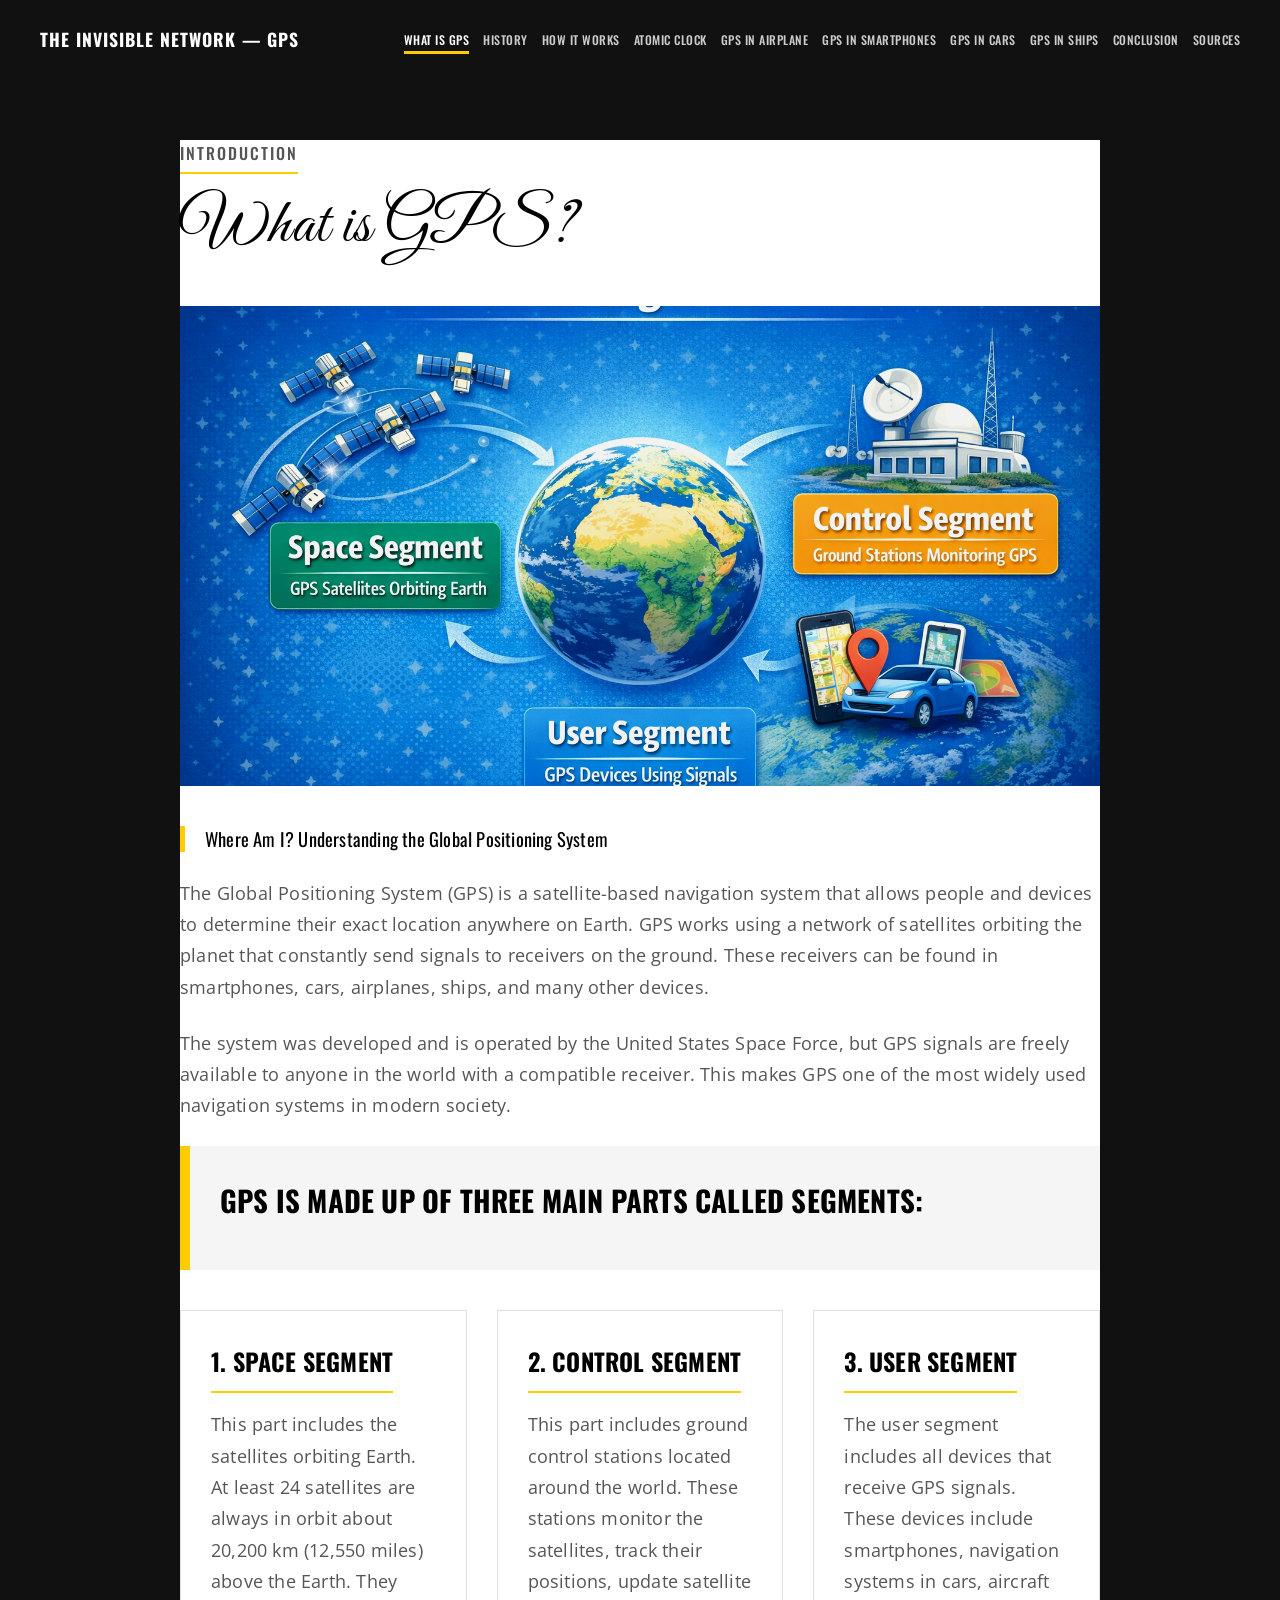
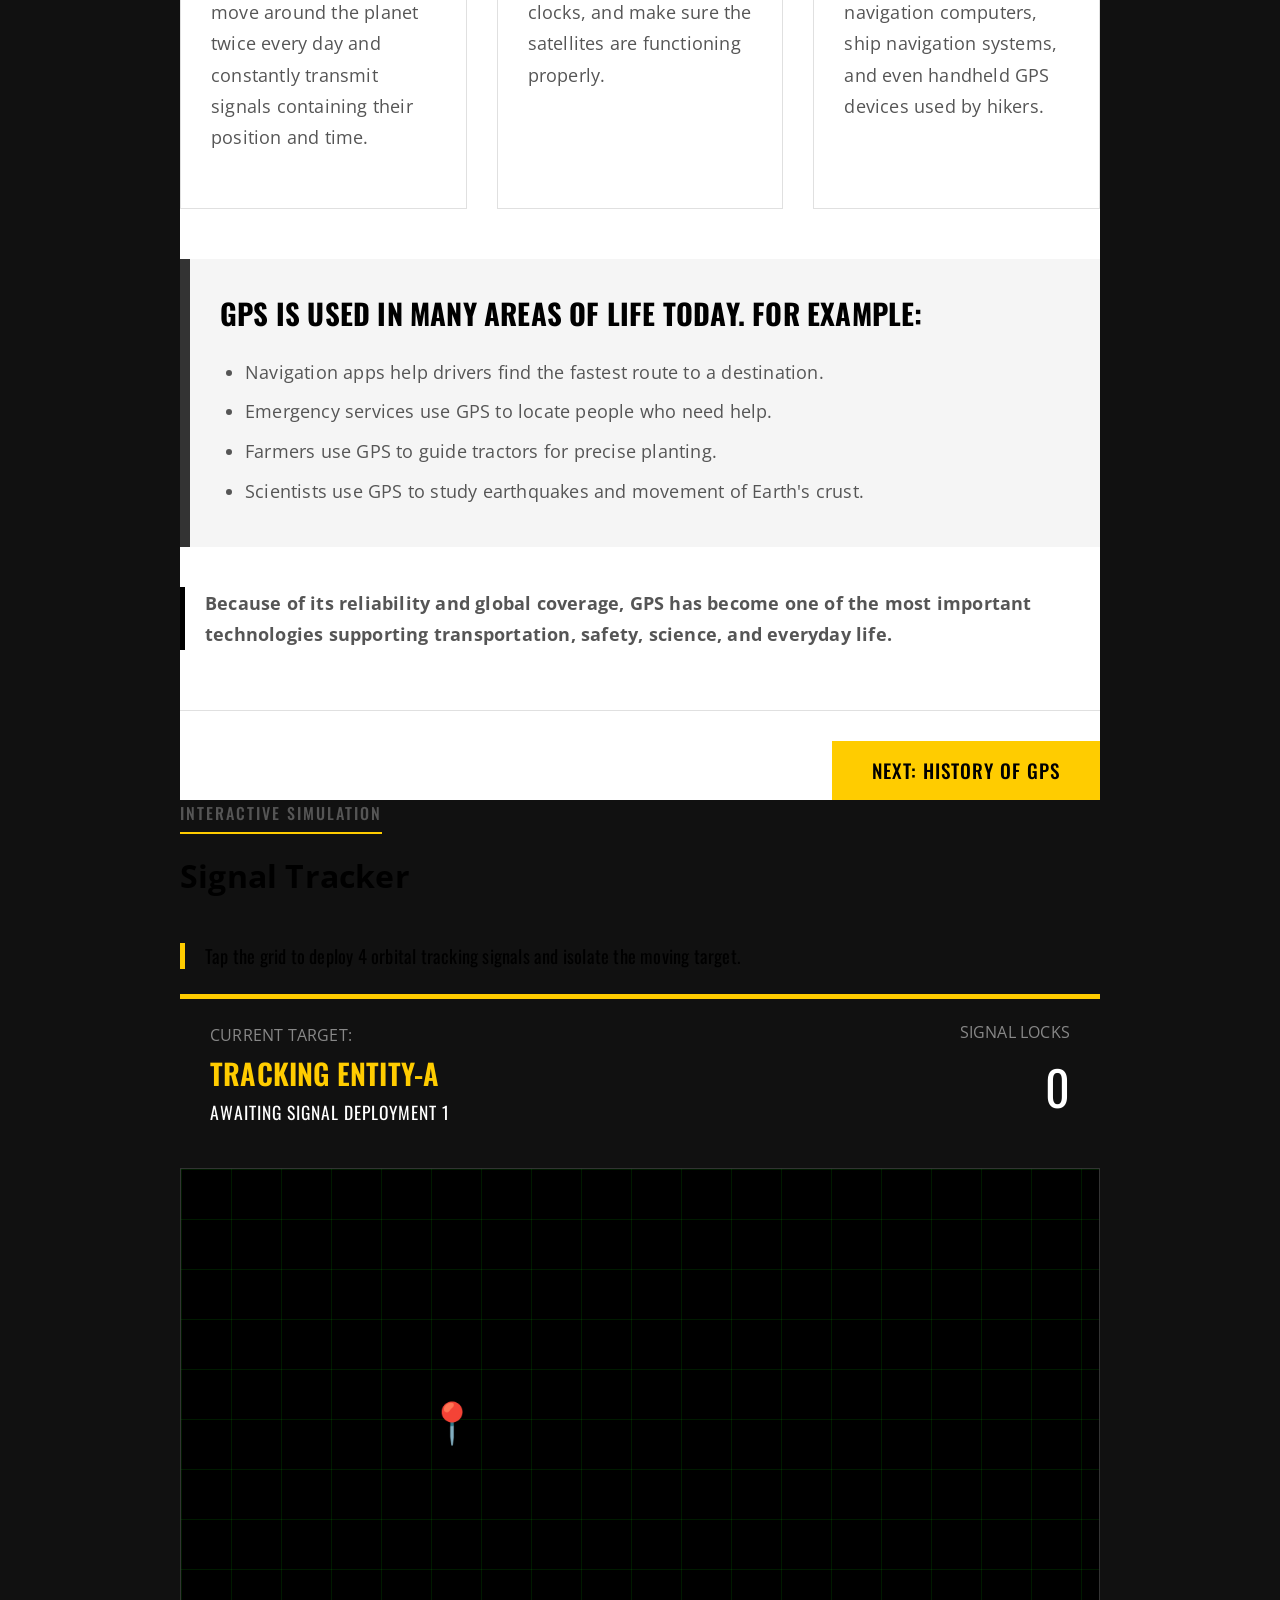
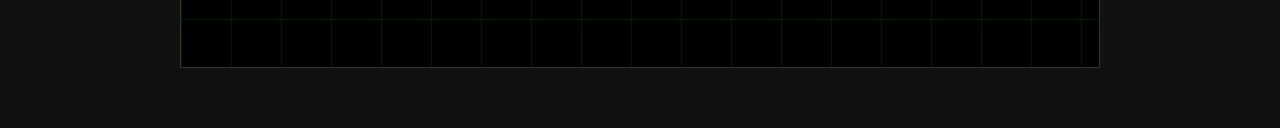
==== commit 471d8dcc: "Updated Final version Changes are mainly to do with everything should run from index.html" ====
--- a/index.html
+++ b/index.html
@@ -13,6 +13,17 @@
     <link
         href="https://fonts.googleapis.com/css2?family=Open+Sans:wght@400;600;700&family=Oswald:wght@400;500;700&display=swap"
         rel="stylesheet">
+    <style>
+        .source-card { background:#fafafa; border:1px solid #e0e0e0; border-left:5px solid var(--primary); border-radius:4px; padding:25px 30px; margin-bottom:20px; transition:transform .2s,box-shadow .2s; }
+        .source-card:hover { transform:translateY(-2px); box-shadow:0 6px 20px rgba(0,0,0,.08); }
+        .source-card .source-number { font-family:var(--font-heading); font-size:.85rem; color:var(--primary); text-transform:uppercase; letter-spacing:2px; margin-bottom:8px; }
+        .source-card h3 { font-family:var(--font-heading); font-size:1.2rem; margin-bottom:8px; color:#111; }
+        .source-card .source-org { font-size:.9rem; color:#666; margin-bottom:12px; font-style:italic; }
+        .source-card p { font-size:.95rem; color:#444; line-height:1.6; margin-bottom:12px; }
+        .source-card a { font-family:var(--font-heading); font-size:.85rem; color:var(--primary); text-decoration:none; text-transform:uppercase; letter-spacing:1px; border-bottom:2px solid transparent; transition:border-color .2s; }
+        .source-card a:hover { border-bottom-color:var(--primary); }
+        .sources-category { font-family:var(--font-heading); font-size:1.4rem; text-transform:uppercase; letter-spacing:3px; color:#111; margin-top:50px; margin-bottom:25px; padding-bottom:10px; border-bottom:3px solid var(--primary); display:inline-block; }
+    </style>
 </head>
 
 <body>
@@ -29,13 +40,12 @@
                 <li><a href="#" onclick="showTopic('history-of-gps', this)">History</a></li>
                 <li><a href="#" onclick="showTopic('how-it-works', this)">How it Works</a></li>
                 <li><a href="#" onclick="showTopic('atomic-clock', this)">Atomic Clock</a></li>
-                <li><a href="airplane.html">GPS in Airplane</a></li>
-                <li><a href="smartphones.html">GPS in Smartphones</a></li>
-                <li><a href="cars.html">GPS in Cars</a></li>
-                <li><a href="ships.html">GPS in Ships</a></li>
-                <li><a href="conclusion.html">Conclusion</a></li>
-                <li><a href="sources.html">Sources</a></li>
-                <li><a href="#" onclick="showTopic('gps-game', this)">Tracker Game</a></li>
+                <li><a href="#" onclick="showTopic('gps-in-airplanes', this)">GPS in Airplane</a></li>
+                <li><a href="#" onclick="showTopic('gps-in-smartphones', this)">GPS in Smartphones</a></li>
+                <li><a href="#" onclick="showTopic('gps-in-cars', this)">GPS in Cars</a></li>
+                <li><a href="#" onclick="showTopic('gps-in-ships', this)">GPS in Ships</a></li>
+                <li><a href="#" onclick="showTopic('conclusion', this)">Conclusion</a></li>
+                <li><a href="#" onclick="showTopic('sources', this)">Sources</a></li>
             </ul>
         </nav>
 
@@ -135,7 +145,7 @@
                     <h1>History of GPS</h1>
                 </div>
 
-                <img src="img/multiple_satellites.png" alt="History of GPS Timeline" class="hero-image"
+                <img src="img/history.png" alt="History of GPS Timeline" class="hero-image"
                     style="height: 300px; width: 100%; object-fit: cover; object-position: center;">
 
                 <div class="topic-body">
@@ -361,14 +371,178 @@
                 </div>
 
                 <div class="topic-footer">
-                    <a href="airplane.html" class="btn btn-primary">Next: GPS in Airplane</a>
-                </div>
-            </section>
-
-
-
-            <!-- GPS Game Section -->
-            <section class="topic-card" id="gps-game" style="display: none;">
+                    <button class="btn btn-primary" onclick="showTopic('gps-in-airplanes')">Next: GPS in Airplane</button>
+                </div>
+            </section>
+
+            <!-- GPS in Airplanes Section -->
+            <section class="topic-card" id="gps-in-airplanes" style="display:none;">
+                <div class="topic-header">
+                    <div class="topic-badge">Aviation</div>
+                    <h1>GPS in Airplanes</h1>
+                </div>
+                <img src="img/GPSInAirPlane.png" alt="GPS in Airplanes" class="hero-image" style="height:400px;width:100%;object-fit:contain;background:#1a1a1a;">
+                <div class="topic-body">
+                    <p class="intro-text">How GPS Helps Airplanes Navigate the World</p>
+                    <p>GPS plays an essential role in modern aviation. Aircraft use GPS to determine their position, speed, direction, and altitude while flying across long distances.</p>
+                    <p>Inside an aircraft, GPS receivers communicate with satellites to constantly update the aircraft's position. This information is displayed on cockpit navigation screens and used by the aircraft's flight management system.</p>
+                    <p>GPS allows aircraft to follow highly precise flight paths known as <strong>area navigation routes (RNAV)</strong>. These routes allow planes to fly more direct paths between airports, saving fuel and reducing travel time.</p>
+                    <div class="editorial-box" style="margin-top:40px;border-color:#000;">
+                        <h3 style="margin-bottom:20px;">Wide Area Augmentation System (WAAS)</h3>
+                        <p>Another important aviation system is the <strong>Wide Area Augmentation System</strong>. WAAS improves GPS accuracy by using a network of ground reference stations across North America.</p>
+                        <p style="margin-top:15px;">These stations monitor GPS signals and detect small errors. Correction information is sent to special satellites, which then broadcast corrected signals to aircraft. With WAAS, GPS accuracy improves to within about <strong>1–2 meters</strong>, allowing pilots to perform precise landing approaches even in poor weather.</p>
+                    </div>
+                    <p style="font-weight:bold;background:#fff;border-left:5px solid #000;padding:15px 20px;margin-top:30px;">GPS has significantly improved aviation safety by reducing navigation errors and helping pilots maintain accurate flight paths.</p>
+                </div>
+                <div class="topic-footer">
+                    <button class="btn btn-primary" onclick="showTopic('gps-in-smartphones')">Next: GPS in Smartphones</button>
+                </div>
+            </section>
+
+            <!-- GPS in Smartphones Section -->
+            <section class="topic-card" id="gps-in-smartphones" style="display:none;">
+                <div class="topic-header">
+                    <div class="topic-badge">Mobile</div>
+                    <h1>GPS in Smartphones</h1>
+                </div>
+                <img src="img/GPSInSmartPhones.png" alt="GPS in Smartphones" class="hero-image" style="height:400px;width:100%;object-fit:cover;object-position:center;">
+                <div class="topic-body">
+                    <p class="intro-text">Finding Your Location: GPS Inside Your Smartphone</p>
+                    <p>Smartphones use GPS to determine a user's location and provide many location-based services. Every modern smartphone contains a small GPS receiver that listens for signals from satellites orbiting Earth.</p>
+                    <p>When location services are turned on, the phone receives signals from multiple satellites and calculates its position using trilateration. This allows the phone to determine its latitude, longitude, and sometimes altitude.</p>
+                    <p>However, phones usually combine GPS with other technologies to improve speed and accuracy. One of these technologies is <strong>Assisted GPS (A-GPS)</strong>. A-GPS uses nearby cell towers and Wi-Fi networks to help estimate the phone's location before satellite signals are fully processed.</p>
+                    <div class="editorial-box" style="margin-top:40px;border-color:#000;">
+                        <h3 style="margin-bottom:20px;">Everyday Applications of Smartphone GPS</h3>
+                        <div class="placeholder-grid">
+                            <div class="placeholder-item" style="border-top:3px solid var(--primary);"><h4>🗺️ Navigation</h4><p>Navigation apps for driving, walking, or biking</p></div>
+                            <div class="placeholder-item" style="border-top:3px solid var(--primary);"><h4>📍 Nearby Services</h4><p>Finding nearby restaurants, stores, or services</p></div>
+                            <div class="placeholder-item" style="border-top:3px solid var(--primary);"><h4>🚕 Ride-sharing</h4><p>Ride-sharing services such as taxis and delivery apps</p></div>
+                            <div class="placeholder-item" style="border-top:3px solid var(--primary);"><h4>🌤️ Weather</h4><p>Weather apps that show forecasts for your exact location</p></div>
+                            <div class="placeholder-item" style="border-top:3px solid var(--primary);"><h4>🏃 Fitness</h4><p>Fitness trackers that measure running or cycling routes</p></div>
+                            <div class="placeholder-item" style="border-top:3px solid var(--primary);"><h4>🚨 Emergency</h4><p>Emergency services that locate people during emergencies</p></div>
+                        </div>
+                    </div>
+                    <p style="font-weight:bold;background:#fff;border-left:5px solid #000;padding:15px 20px;margin-top:30px;">When you open a map application, a small blue dot appears showing where you are — calculated by your phone using signals from satellites thousands of kilometers above Earth.</p>
+                </div>
+                <div class="topic-footer">
+                    <button class="btn btn-primary" onclick="showTopic('gps-in-cars')">Next: GPS in Cars</button>
+                </div>
+            </section>
+
+            <!-- GPS in Cars Section -->
+            <section class="topic-card" id="gps-in-cars" style="display:none;">
+                <div class="topic-header">
+                    <div class="topic-badge">Automotive</div>
+                    <h1>GPS in Cars</h1>
+                </div>
+                <img src="img/GPSInCars.png" alt="GPS in Cars" class="hero-image" style="height:400px;width:100%;object-fit:cover;object-position:center;">
+                <div class="topic-body">
+                    <p class="intro-text">Driving with Satellites: How GPS Guides Every Journey</p>
+                    <p>GPS has transformed the way people drive. Modern cars use GPS receivers built into their dashboard navigation systems to provide turn-by-turn directions, calculate estimated arrival times, and suggest alternate routes when traffic is heavy.</p>
+                    <p>The GPS receiver in a car communicates with satellites to determine the vehicle's exact position on the road. This position is then matched to a digital map, allowing the system to display the car's location in real time.</p>
+                    <p>Cars pair GPS data with <strong>gyroscope sensors</strong> and <strong>wheel speed sensors</strong> to maintain accurate routing even through tunnels or parking garages where satellite signals may be temporarily blocked. This technology is called <strong>dead reckoning</strong>.</p>
+                    <div class="editorial-box" style="margin-top:40px;border-color:#000;">
+                        <h3 style="margin-bottom:20px;">How Cars Use GPS</h3>
+                        <div class="placeholder-grid">
+                            <div class="placeholder-item" style="border-top:3px solid var(--primary);"><h4>🛣️ Turn-by-Turn Navigation</h4><p>GPS provides voice-guided directions to help drivers reach their destination efficiently.</p></div>
+                            <div class="placeholder-item" style="border-top:3px solid var(--primary);"><h4>🚦 Real-Time Traffic</h4><p>GPS-enabled systems receive live traffic data to suggest faster routes and avoid congestion.</p></div>
+                            <div class="placeholder-item" style="border-top:3px solid var(--primary);"><h4>🚗 Fleet Management</h4><p>Delivery and logistics companies track their vehicles in real time to optimize routes and schedules.</p></div>
+                            <div class="placeholder-item" style="border-top:3px solid var(--primary);"><h4>🔒 Anti-Theft Tracking</h4><p>Many vehicles include GPS-based anti-theft systems that can locate a stolen car anywhere in the world.</p></div>
+                        </div>
+                    </div>
+                    <p style="font-weight:bold;background:#fff;border-left:5px solid #000;padding:15px 20px;margin-top:30px;">Today, GPS navigation has become a standard feature in nearly every new car sold worldwide, making driving safer and more efficient for millions of people.</p>
+                </div>
+                <div class="topic-footer">
+                    <button class="btn btn-primary" onclick="showTopic('gps-in-ships')">Next: GPS in Ships</button>
+                </div>
+            </section>
+
+            <!-- GPS in Ships Section -->
+            <section class="topic-card" id="gps-in-ships" style="display:none;">
+                <div class="topic-header">
+                    <div class="topic-badge">Maritime</div>
+                    <h1>GPS in Ships</h1>
+                </div>
+                <img src="img/GPSInShips.png" alt="GPS in Ships" class="hero-image" style="height:400px;width:100%;object-fit:cover;object-position:center;">
+                <div class="topic-body">
+                    <p class="intro-text">Navigating the Seas: How GPS Keeps Ships on Course</p>
+                    <p>For centuries, sailors relied on the stars, compasses, and paper charts to navigate the oceans. Today, GPS has replaced these traditional methods with a system that provides precise, real-time positioning anywhere on Earth's waters.</p>
+                    <p>Ships rely heavily on <strong>Electronic Navigation Charts (ENCs)</strong> backed by GPS instead of traditional star-based navigation. This has significantly reduced collisions and groundings at sea.</p>
+                    <p>Modern vessels use GPS as part of an integrated bridge system that combines radar, sonar, and satellite data to give captains a complete picture of their surroundings, even in fog or darkness.</p>
+                    <div class="editorial-box" style="margin-top:40px;border-color:#000;">
+                        <h3 style="margin-bottom:20px;">Maritime GPS Applications</h3>
+                        <div class="placeholder-grid">
+                            <div class="placeholder-item" style="border-top:3px solid var(--primary);"><h4>⚓ Port Navigation</h4><p>GPS guides large cargo ships through narrow harbor channels with centimeter-level precision.</p></div>
+                            <div class="placeholder-item" style="border-top:3px solid var(--primary);"><h4>🌊 Open Ocean Routing</h4><p>Ships use GPS to follow fuel-efficient routes across vast oceans, saving time and reducing emissions.</p></div>
+                            <div class="placeholder-item" style="border-top:3px solid var(--primary);"><h4>🐟 Fishing</h4><p>Fishing vessels use GPS to locate productive fishing grounds and return to the same spots reliably.</p></div>
+                            <div class="placeholder-item" style="border-top:3px solid var(--primary);"><h4>🆘 Search &amp; Rescue</h4><p>Coast guards use GPS to quickly locate vessels in distress and coordinate rescue operations at sea.</p></div>
+                        </div>
+                    </div>
+                    <p style="font-weight:bold;background:#fff;border-left:5px solid #000;padding:15px 20px;margin-top:30px;">GPS has made ocean travel safer than ever before, protecting both crew members and the valuable cargo that ships carry across the world's waterways every day.</p>
+                </div>
+                <div class="topic-footer">
+                    <button class="btn btn-primary" onclick="showTopic('conclusion')">Next: Conclusion</button>
+                </div>
+            </section>
+
+            <!-- Conclusion Section -->
+            <section class="topic-card" id="conclusion" style="display:none;">
+                <div class="topic-header">
+                    <div class="topic-badge">Conclusion</div>
+                    <h1>The Future of GPS</h1>
+                </div>
+                <img src="img/conclusion.png" alt="The Future of GPS" class="hero-image" style="height:400px;width:100%;object-fit:cover;object-position:top;">
+                <div class="topic-body">
+                    <p class="intro-text">What Comes Next?</p>
+                    <p>The Global Positioning System has become one of the most important technologies in the modern world. What began as a military navigation project has grown into a system used by billions of people every day. From helping drivers find the fastest route to guiding airplanes safely across continents and allowing ships to navigate vast oceans, GPS has transformed how humans travel, communicate, and explore the planet.</p>
+                    <p>However, the story of GPS is far from over. Scientists and engineers are constantly improving satellite technology to make GPS more accurate, reliable, and useful in new ways. New generations of GPS satellites are being launched with stronger signals, improved atomic clocks, and better resistance to interference. These upgrades will allow devices to determine location with even greater precision, sometimes within a few centimeters instead of several meters.</p>
+                    <div class="editorial-box" style="margin-top:40px;border-color:#000;">
+                        <h3 style="margin-bottom:25px;">Emerging Technologies Powered by GPS</h3>
+                        <div class="placeholder-grid">
+                            <div class="placeholder-item" style="border-top:3px solid var(--primary);"><h4>🚗 Autonomous Vehicles</h4><p>Self-driving cars rely on extremely precise GPS data to understand their position on roads and navigate safely.</p></div>
+                            <div class="placeholder-item" style="border-top:3px solid var(--primary);"><h4>🚁 Drone Technology</h4><p>Delivery and survey drones use GPS to fly precise routes and may one day deliver packages and medical supplies.</p></div>
+                            <div class="placeholder-item" style="border-top:3px solid var(--primary);"><h4>🏙️ Smart Cities</h4><p>Transportation systems and infrastructure will use GPS data to improve efficiency and adjust traffic signals in real time.</p></div>
+                            <div class="placeholder-item" style="border-top:3px solid var(--primary);"><h4>🌍 Earth Science</h4><p>Precise GPS measurements help researchers track tectonic plates, monitor earthquakes, and measure sea level changes.</p></div>
+                        </div>
+                    </div>
+                    <p>In addition, future technologies may combine GPS with other satellite navigation systems such as <strong>Galileo</strong>, <strong>GLONASS</strong>, and <strong>BeiDou</strong>. By using signals from multiple satellite systems, devices will be able to calculate positions faster and with even greater accuracy.</p>
+                    <p>Looking even further ahead, satellite navigation systems similar to GPS may one day help guide spacecraft traveling to the Moon or Mars. Scientists are already studying how navigation satellites could be used to help future astronauts explore other planets.</p>
+                    <p style="font-weight:bold;background:#fff;border-left:5px solid #000;padding:15px 20px;margin-top:30px;">The development of GPS shows how science, mathematics, physics, and technology can work together to create systems that change the world. As technology continues to advance, GPS will remain an essential part of transportation, communication, scientific research, and future innovations.</p>
+                </div>
+                <div class="topic-footer">
+                    <button class="btn btn-primary" onclick="showTopic('sources')">Next: Sources</button>
+                </div>
+            </section>
+
+            <!-- Sources Section -->
+            <section class="topic-card" id="sources" style="display:none;">
+                <div class="topic-header">
+                    <div class="topic-badge">References</div>
+                    <h1>Sources &amp; References</h1>
+                </div>
+                <div class="topic-body">
+                    <p class="intro-text">Authentic sources used to research and compile the content on this website.</p>
+                    <div class="sources-category">Official Government Sources</div>
+                    <div class="source-card"><div class="source-number">Source 01</div><h3>GPS.gov — Official U.S. Government GPS Information</h3><div class="source-org">National Coordination Office for Space-Based Positioning, Navigation, and Timing</div><p>The official U.S. government website providing comprehensive information about GPS technology, how it works, its history, and current satellite status.</p><a href="https://www.gps.gov/" target="_blank" rel="noopener">Visit GPS.gov →</a></div>
+                    <div class="source-card"><div class="source-number">Source 02</div><h3>U.S. Space Force — GPS Constellation</h3><div class="source-org">United States Space Force</div><p>Information about the GPS satellite constellation operated by the U.S. Space Force, including satellite operations and system management.</p><a href="https://www.spaceforce.mil/" target="_blank" rel="noopener">Visit U.S. Space Force →</a></div>
+                    <div class="source-card"><div class="source-number">Source 03</div><h3>FAA — Wide Area Augmentation System (WAAS)</h3><div class="source-org">Federal Aviation Administration</div><p>Official FAA documentation on the WAAS system that improves GPS accuracy for aviation, enabling precision approaches at airports across North America.</p><a href="https://www.faa.gov/about/office_org/headquarters_offices/ato/service_units/techops/navservices/gnss/waas" target="_blank" rel="noopener">Visit FAA WAAS →</a></div>
+                    <div class="sources-category">Scientific &amp; Technical Sources</div>
+                    <div class="source-card"><div class="source-number">Source 04</div><h3>National Institute of Standards and Technology (NIST) — Atomic Clocks</h3><div class="source-org">U.S. Department of Commerce</div><p>Authoritative information on atomic clock technology, time standards, and how precise timekeeping enables GPS satellite navigation accuracy.</p><a href="https://www.nist.gov/topics/physics/time-and-frequency-division" target="_blank" rel="noopener">Visit NIST →</a></div>
+                    <div class="source-card"><div class="source-number">Source 05</div><h3>NASA — How GPS Works</h3><div class="source-org">National Aeronautics and Space Administration</div><p>NASA's educational resources explaining GPS technology, satellite orbits, signal transmission, and the role of relativity in GPS accuracy.</p><a href="https://www.nasa.gov/directorates/somd/space-communications-navigation-program/gps/" target="_blank" rel="noopener">Visit NASA GPS →</a></div>
+                    <div class="source-card"><div class="source-number">Source 06</div><h3>Smithsonian National Air and Space Museum — GPS History</h3><div class="source-org">Smithsonian Institution</div><p>Historical documentation of the development of satellite navigation systems from the Transit system through to modern GPS technology.</p><a href="https://airandspace.si.edu/" target="_blank" rel="noopener">Visit Smithsonian →</a></div>
+                    <div class="sources-category">Maritime &amp; Aviation</div>
+                    <div class="source-card"><div class="source-number">Source 07</div><h3>International Maritime Organization (IMO)</h3><div class="source-org">United Nations Agency</div><p>Information on how GPS and electronic navigation charts are used in maritime navigation, international shipping regulations, and maritime safety standards.</p><a href="https://www.imo.org/" target="_blank" rel="noopener">Visit IMO →</a></div>
+                    <div class="source-card"><div class="source-number">Source 08</div><h3>International Civil Aviation Organization (ICAO)</h3><div class="source-org">United Nations Agency</div><p>Standards and guidelines for GPS and satellite-based navigation in international aviation, including RNAV and performance-based navigation.</p><a href="https://www.icao.int/" target="_blank" rel="noopener">Visit ICAO →</a></div>
+                    <div class="sources-category">Educational Resources</div>
+                    <div class="source-card"><div class="source-number">Source 09</div><h3>European Space Agency (ESA) — Galileo Navigation</h3><div class="source-org">European Space Agency</div><p>Information about Europe's Galileo satellite navigation system and how it works alongside GPS to improve global positioning accuracy.</p><a href="https://www.esa.int/Applications/Satellite_navigation" target="_blank" rel="noopener">Visit ESA →</a></div>
+                    <div class="source-card"><div class="source-number">Source 10</div><h3>National Geographic — GPS and Navigation</h3><div class="source-org">National Geographic Society</div><p>Educational articles and resources about GPS technology, its applications in exploration, conservation, and scientific research worldwide.</p><a href="https://education.nationalgeographic.org/resource/gps/" target="_blank" rel="noopener">Visit National Geographic →</a></div>
+                    <div class="source-card"><div class="source-number">Source 11</div><h3>U.S. Coast Guard Navigation Center</h3><div class="source-org">United States Coast Guard</div><p>Real-time GPS satellite status, navigation warnings, and information about GPS use in maritime safety and coastal navigation.</p><a href="https://www.navcen.uscg.gov/" target="_blank" rel="noopener">Visit NAVCEN →</a></div>
+                    <div class="source-card"><div class="source-number">Source 12</div><h3>USGS — GPS and Earth Science</h3><div class="source-org">United States Geological Survey</div><p>How high-precision GPS is used to monitor tectonic plate movement, earthquakes, volcanic activity, and sea level changes for scientific research.</p><a href="https://www.usgs.gov/" target="_blank" rel="noopener">Visit USGS →</a></div>
+                </div>
+                <div class="topic-footer">
+                    <button class="btn btn-primary" onclick="showTopic('what-is-gps')">Back to Start</button>
+                </div>
+            </section>
                 <div class="topic-header">
                     <div class="topic-badge">Interactive Simulation</div>
                     <h1>Signal Tracker</h1>
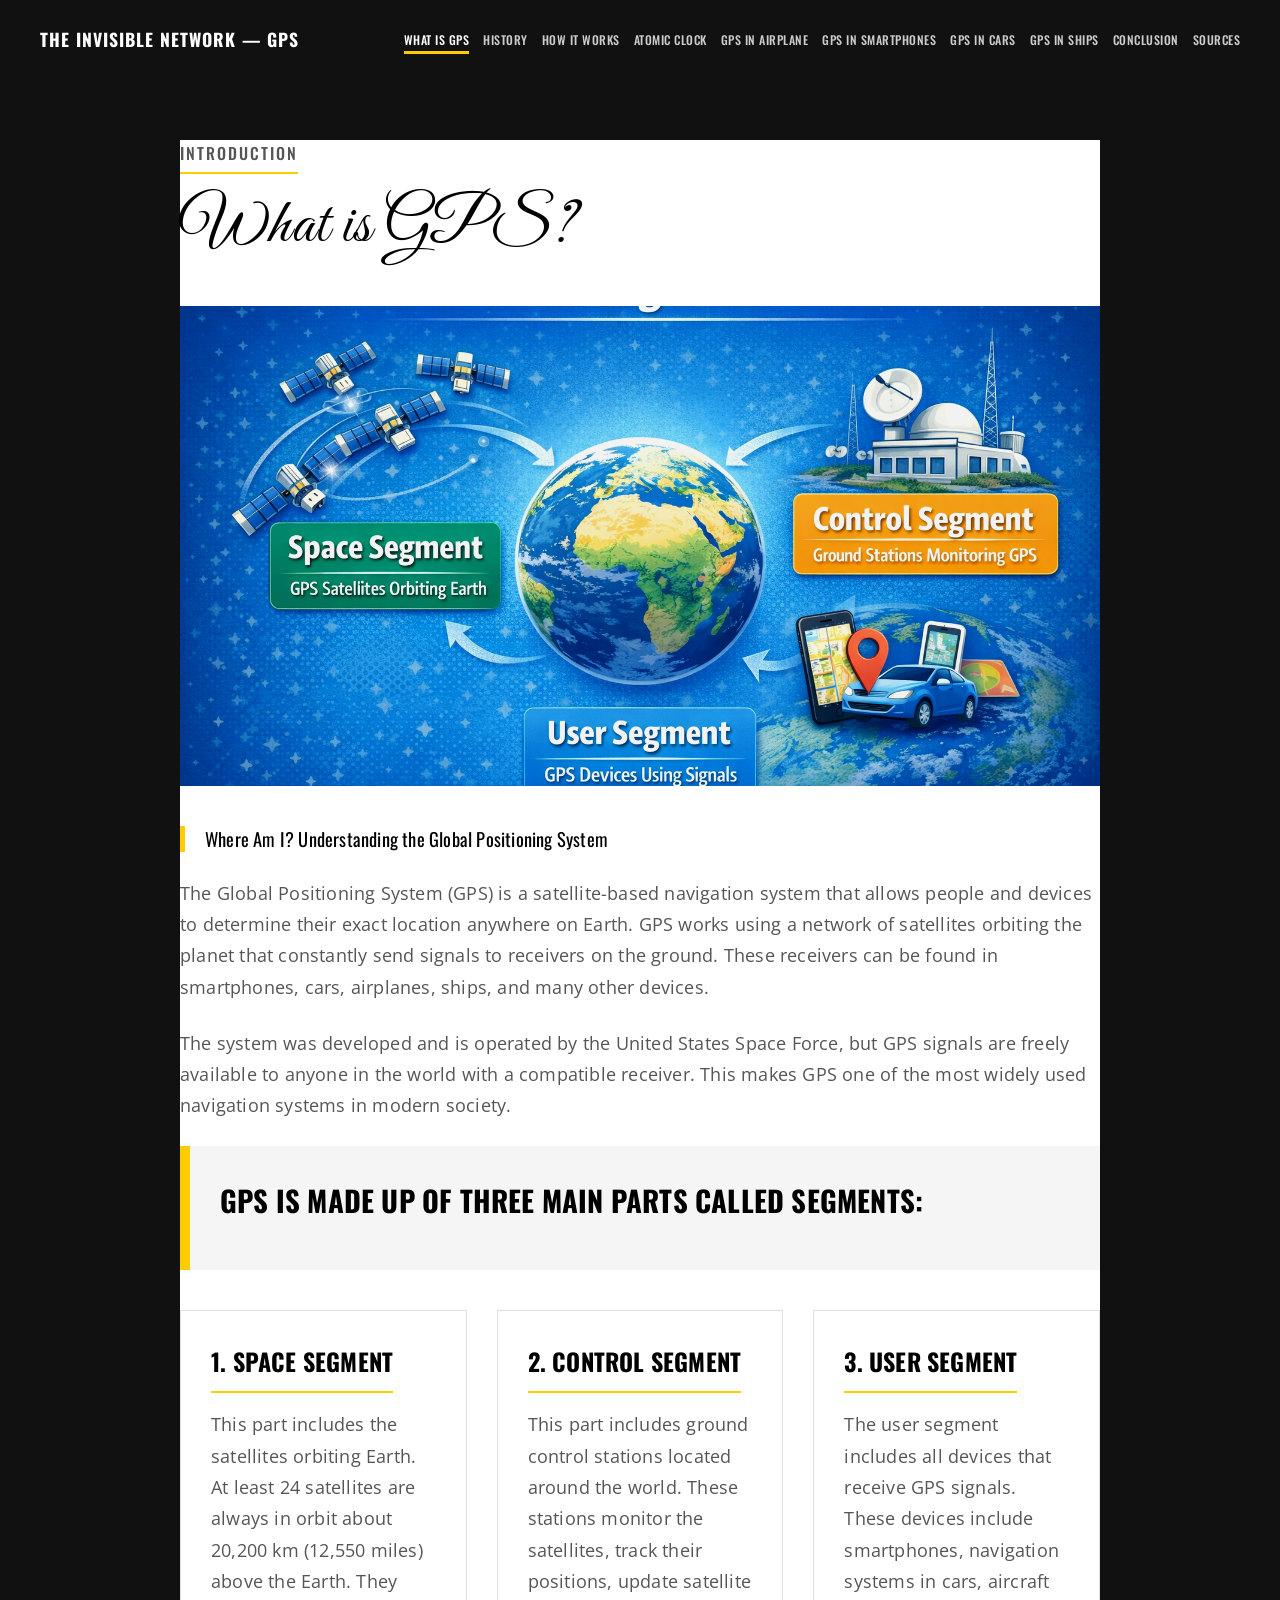
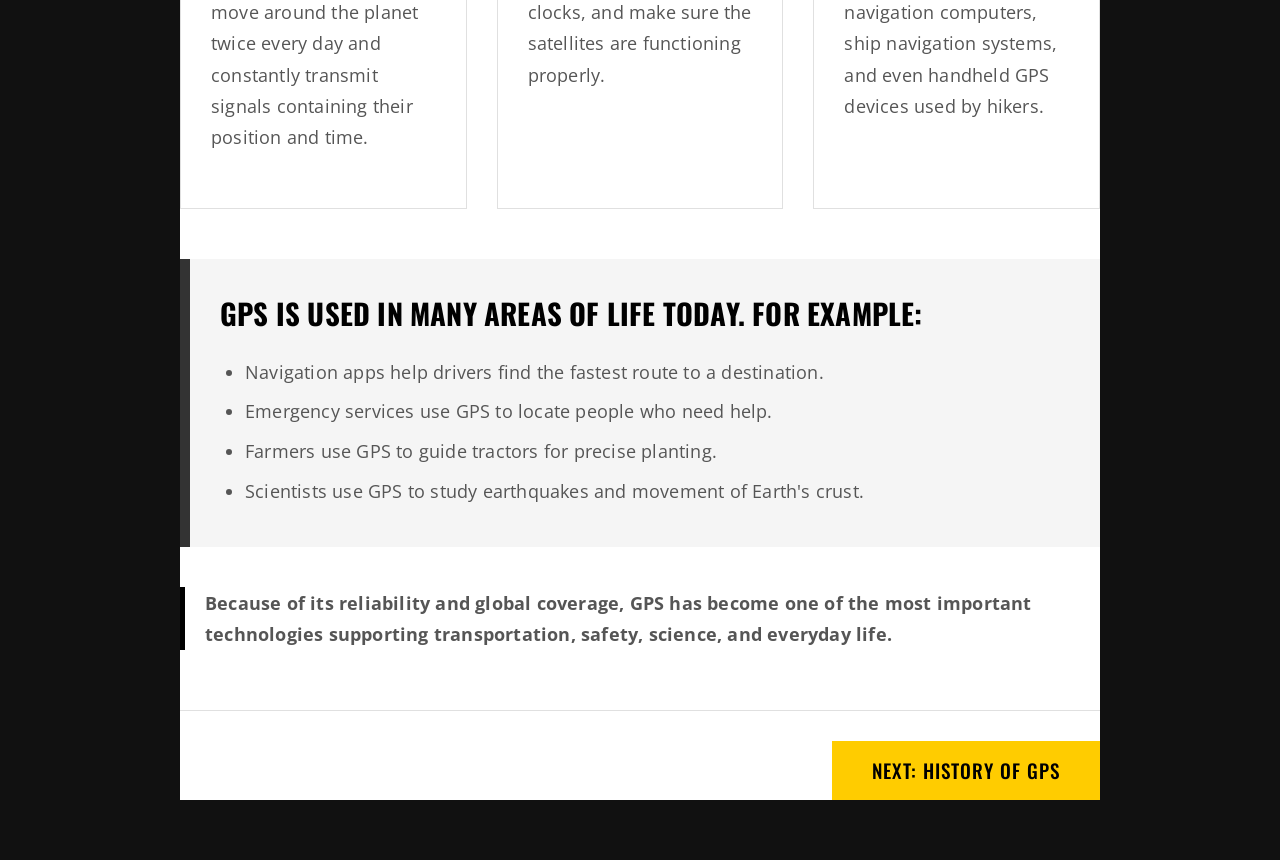
==== commit 7fc13f6e: "Updated index.html update for index.html" ====
--- a/index.html
+++ b/index.html
@@ -543,69 +543,18 @@
                     <button class="btn btn-primary" onclick="showTopic('what-is-gps')">Back to Start</button>
                 </div>
             </section>
-                <div class="topic-header">
-                    <div class="topic-badge">Interactive Simulation</div>
-                    <h1>Signal Tracker</h1>
-                </div>
-
-                <div class="topic-body">
-                    <p class="intro-text">
-                        Tap the grid to deploy 4 orbital tracking signals and isolate the moving target.
-                    </p>
-
-                    <div id="game-dashboard">
-                        <div>
-                            <div style="font-size: 1rem; color: #888; text-transform: uppercase;">Current Target:</div>
-                            <div id="current-mission">Tracking Entity-A...</div>
-                            <div id="game-message">AWAITING SIGNAL DEPLOYMENT 1</div>
-                        </div>
-                        <div style="text-align: right;">
-                            <div style="font-size: 1rem; color: #888; text-transform: uppercase;">Signal Locks</div>
-                            <div id="score-count">0</div>
-                        </div>
-                    </div>
-
-                    <div id="game-container">
-                        <!-- Permanently Fixed Satellites -->
-                        <div class="fixed-sat" id="fs-1">🛰️</div>
-                        <div class="fixed-sat" id="fs-2">🛰️</div>
-                        <div class="fixed-sat" id="fs-3">🛰️</div>
-                        <div class="fixed-sat" id="fs-4">🛰️</div>
-
-                        <!-- The Moving Object -->
-                        <div id="target-object" class="moving-target">📍</div>
-
-                        <!-- Floating Points Container -->
-                        <div id="floating-points-container"
-                            style="position: absolute; top:0; left:0; width:100%; height:100%; pointer-events:none; z-index: 50;">
-                        </div>
-
-                        <!-- Victory Screen -->
-                        <div id="victory-screen">
-                            <h2>TARGET SECURED</h2>
-                            <p
-                                style="color: #ccc; font-family: 'Open Sans'; font-size: 1.2rem; text-transform: uppercase; letter-spacing: 2px;">
-                                Trilateration Complete</p>
-                            <p id="final-score" style="font-size: 2rem; margin: 20px 0;">Locks: 0</p>
-                            <button class="btn btn-primary" onclick="resetGame()" style="margin-top: 15px;">Deploy
-                                Again</button>
-                        </div>
-                    </div>
-                </div>
-            </section>
+
 
         </div>
     </main>
 
-    <!-- Script to handle logic -->
+    <!-- Script to handle navigation -->
     <script>
         function showTopic(topicId, element) {
             document.querySelectorAll('.topic-card').forEach(card => card.style.display = 'none');
             document.querySelectorAll('.desktop-nav a').forEach(link => link.classList.remove('active'));
-
             const targetSection = document.getElementById(topicId);
             if (targetSection) targetSection.style.display = 'block';
-
             if (element) {
                 element.classList.add('active');
             } else {
@@ -615,245 +564,16 @@
             window.scrollTo({ top: 0, behavior: 'smooth' });
         }
 
-        // --- GPS Game Logic (Trilateration Tracker) ---
-        let currentMissionIndex = 0;
-        let score = 0;
-        const missions = [
-            { text: "Tracking Entity-A", emoji: "📍", points: 100 },
-            { text: "Tracking Entity-B", emoji: "♦️", points: 150 },
-            { text: "Tracking Transport", emoji: "🚁", points: 200 }
-        ];
-
-        const satRadiuses = [220, 170, 120, 80];
-        let deployedSats = [];
-        let isGameWon = false;
-        let pAnimId;
-
-        // Target state
-        let target = {
-            x: 200, y: 200,
-            dx: 0.8, dy: 0.6,
-            speedMultiplier: 1
-        };
-
-        function initGame() {
-            updateDashboard();
-            startMovingTarget();
-
-            document.getElementById('game-container').onclick = function (e) {
-                if (isGameWon || deployedSats.length >= 4) return;
-
-                const rect = this.getBoundingClientRect();
-                const x = e.clientX - rect.left;
-                const y = e.clientY - rect.top;
-
-                deploySatellite(x, y);
-            };
-        }
-
-        function updateDashboard() {
-            const mission = missions[currentMissionIndex];
-            if (mission) {
-                document.getElementById('current-mission').innerText = `${mission.text}`;
+        // Restore topic from localStorage (used when navigating back from external pages)
+        window.addEventListener('DOMContentLoaded', () => {
+            const saved = localStorage.getItem('gps-topic');
+            if (saved) {
+                localStorage.removeItem('gps-topic');
+                const link = document.querySelector(`a[onclick*="${saved}"]`);
+                showTopic(saved, link);
             }
-            document.getElementById('score-count').innerText = score;
-
-            const msgEl = document.getElementById('game-message');
-            if (deployedSats.length === 0) {
-                msgEl.innerText = "AWAITING SIGNAL DEPLOYMENT 1";
-                msgEl.style.animation = "pulseMessage 1s infinite alternate";
-            } else if (deployedSats.length < 4) {
-                msgEl.innerText = `UPLINK ESTABLISHED. DEPLOYED: ${deployedSats.length}/4`;
-                msgEl.style.animation = "none";
-            }
-        }
-
-        function deploySatellite(x, y) {
-            const nextIndex = deployedSats.length;
-            const radius = satRadiuses[nextIndex];
-            const container = document.getElementById('game-container');
-
-            const satEl = document.createElement('div');
-            satEl.className = `signal-circle signal-${nextIndex + 1}`;
-            satEl.style.width = `${radius * 2}px`;
-            satEl.style.height = `${radius * 2}px`;
-            satEl.style.left = `${x}px`;
-            satEl.style.top = `${y}px`;
-
-            const beamEl = document.createElement('div');
-            beamEl.className = `sat-beam beam-${nextIndex + 1}`;
-
-            container.appendChild(satEl);
-            container.appendChild(beamEl);
-
-            const iconEl = document.getElementById(`fs-${nextIndex + 1}`);
-            if (iconEl) {
-                iconEl.style.opacity = '1';
-                iconEl.style.filter = `drop-shadow(0 0 10px currentColor) brightness(1.2)`;
-            }
-
-            deployedSats.push({
-                x, y, radius,
-                el: satEl, beamEl: beamEl, iconIndex: nextIndex + 1
-            });
-            updateDashboard();
-
-            if (deployedSats.length === 4) {
-                checkTrilateration();
-            }
-        }
-
-        function startMovingTarget() {
-            const targetEl = document.getElementById('target-object');
-            const container = document.getElementById('game-container');
-            if (missions[currentMissionIndex]) {
-                targetEl.innerText = missions[currentMissionIndex].emoji;
-            }
-
-            function animate() {
-                if (!isGameWon) {
-                    target.x += target.dx * target.speedMultiplier;
-                    target.y += target.dy * target.speedMultiplier;
-
-                    const width = container.clientWidth;
-                    const height = container.clientHeight;
-                    const pad = 20;
-
-                    if (target.x > width - pad) { target.x = width - pad; target.dx *= -1; }
-                    if (target.x < pad) { target.x = pad; target.dx *= -1; }
-                    if (target.y > height - pad) { target.y = height - pad; target.dy *= -1; }
-                    if (target.y < pad) { target.y = pad; target.dy *= -1; }
-
-                    targetEl.style.left = target.x + 'px';
-                    targetEl.style.top = target.y + 'px';
-                }
-
-                const containerRect = container.getBoundingClientRect();
-                for (let sat of deployedSats) {
-                    const iconEl = document.getElementById(`fs-${sat.iconIndex}`);
-                    if (!iconEl) continue;
-
-                    const iconRect = iconEl.getBoundingClientRect();
-                    const x1 = iconRect.left - containerRect.left + (iconRect.width / 2);
-                    const y1 = iconRect.top - containerRect.top + iconRect.height - 5;
-
-                    const dx = sat.x - x1;
-                    const dy = sat.y - y1;
-                    const dist = Math.sqrt(dx * dx + dy * dy);
-                    const angle = Math.atan2(dy, dx) * (180 / Math.PI);
-
-                    sat.beamEl.style.left = x1 + 'px';
-                    sat.beamEl.style.top = y1 + 'px';
-                    sat.beamEl.style.width = dist + 'px';
-                    sat.beamEl.style.transform = `rotate(${angle}deg)`;
-                }
-
-                pAnimId = requestAnimationFrame(animate);
-            }
-            if (pAnimId) cancelAnimationFrame(pAnimId);
-            animate();
-        }
-
-        function checkTrilateration() {
-            let isInsideAll = true;
-            for (let sat of deployedSats) {
-                const dx = target.x - sat.x;
-                const dy = target.y - sat.y;
-                const dist = Math.sqrt(dx * dx + dy * dy);
-                if (dist > sat.radius) {
-                    isInsideAll = false;
-                    break;
-                }
-            }
-
-            if (isInsideAll) {
-                winMission();
-            } else {
-                failMission();
-            }
-        }
-
-        function winMission() {
-            isGameWon = true;
-            const pts = missions[currentMissionIndex]?.points || 100;
-            score += pts;
-            updateDashboard();
-
-            showFloatingPoints(pts, target.x, target.y);
-
-            document.getElementById('target-object').style.filter = 'drop-shadow(0 0 20px #FFCC00)';
-
-            setTimeout(() => {
-                currentMissionIndex++;
-                if (currentMissionIndex >= missions.length) {
-                    currentMissionIndex = 0; // loop
-                    showVictoryScreen();
-                } else {
-                    resetBoardForNext();
-                }
-            }, 1500);
-        }
-
-        function failMission() {
-            document.getElementById('game-message').innerText = "TARGET LOST. ATTEMPTING RESTART...";
-            document.getElementById('game-message').style.color = "#ff0000";
-
-            setTimeout(() => {
-                resetBoardForNext(true);
-            }, 1500);
-        }
-
-        function showFloatingPoints(pts, x, y) {
-            const container = document.getElementById('floating-points-container');
-            const el = document.createElement('div');
-            el.className = 'floating-score';
-            el.innerText = `+${pts}`;
-            el.style.left = `${x}px`;
-            el.style.top = `${y}px`;
-            container.appendChild(el);
-            setTimeout(() => el.remove(), 1000);
-        }
-
-        function resetBoardForNext(failed = false) {
-            deployedSats.forEach(sat => {
-                sat.el.remove();
-                sat.beamEl.remove();
-            });
-            deployedSats = [];
-
-            [1, 2, 3, 4].forEach(i => {
-                const icon = document.getElementById(`fs-${i}`);
-                if (icon) icon.style.opacity = '0';
-            });
-
-            if (!failed) {
-                target.speedMultiplier += 0.5;
-            }
-
-            document.getElementById('game-message').style.color = "white";
-            document.getElementById('target-object').style.filter = '';
-
-            isGameWon = false;
-            updateDashboard();
-            startMovingTarget();
-        }
-
-        function showVictoryScreen() {
-            document.getElementById('final-score').innerText = `TOTAL LOCKS: ${score}`;
-            document.getElementById('victory-screen').classList.add('active');
-        }
-
-        function resetGame() {
-            document.getElementById('victory-screen').classList.remove('active');
-            score = 0;
-            currentMissionIndex = 0;
-            target.speedMultiplier = 1;
-            resetBoardForNext(false);
-        }
-
-        // Start everything
-        initGame();
+        });
     </script>
 </body>
 
-</html>+</html>
